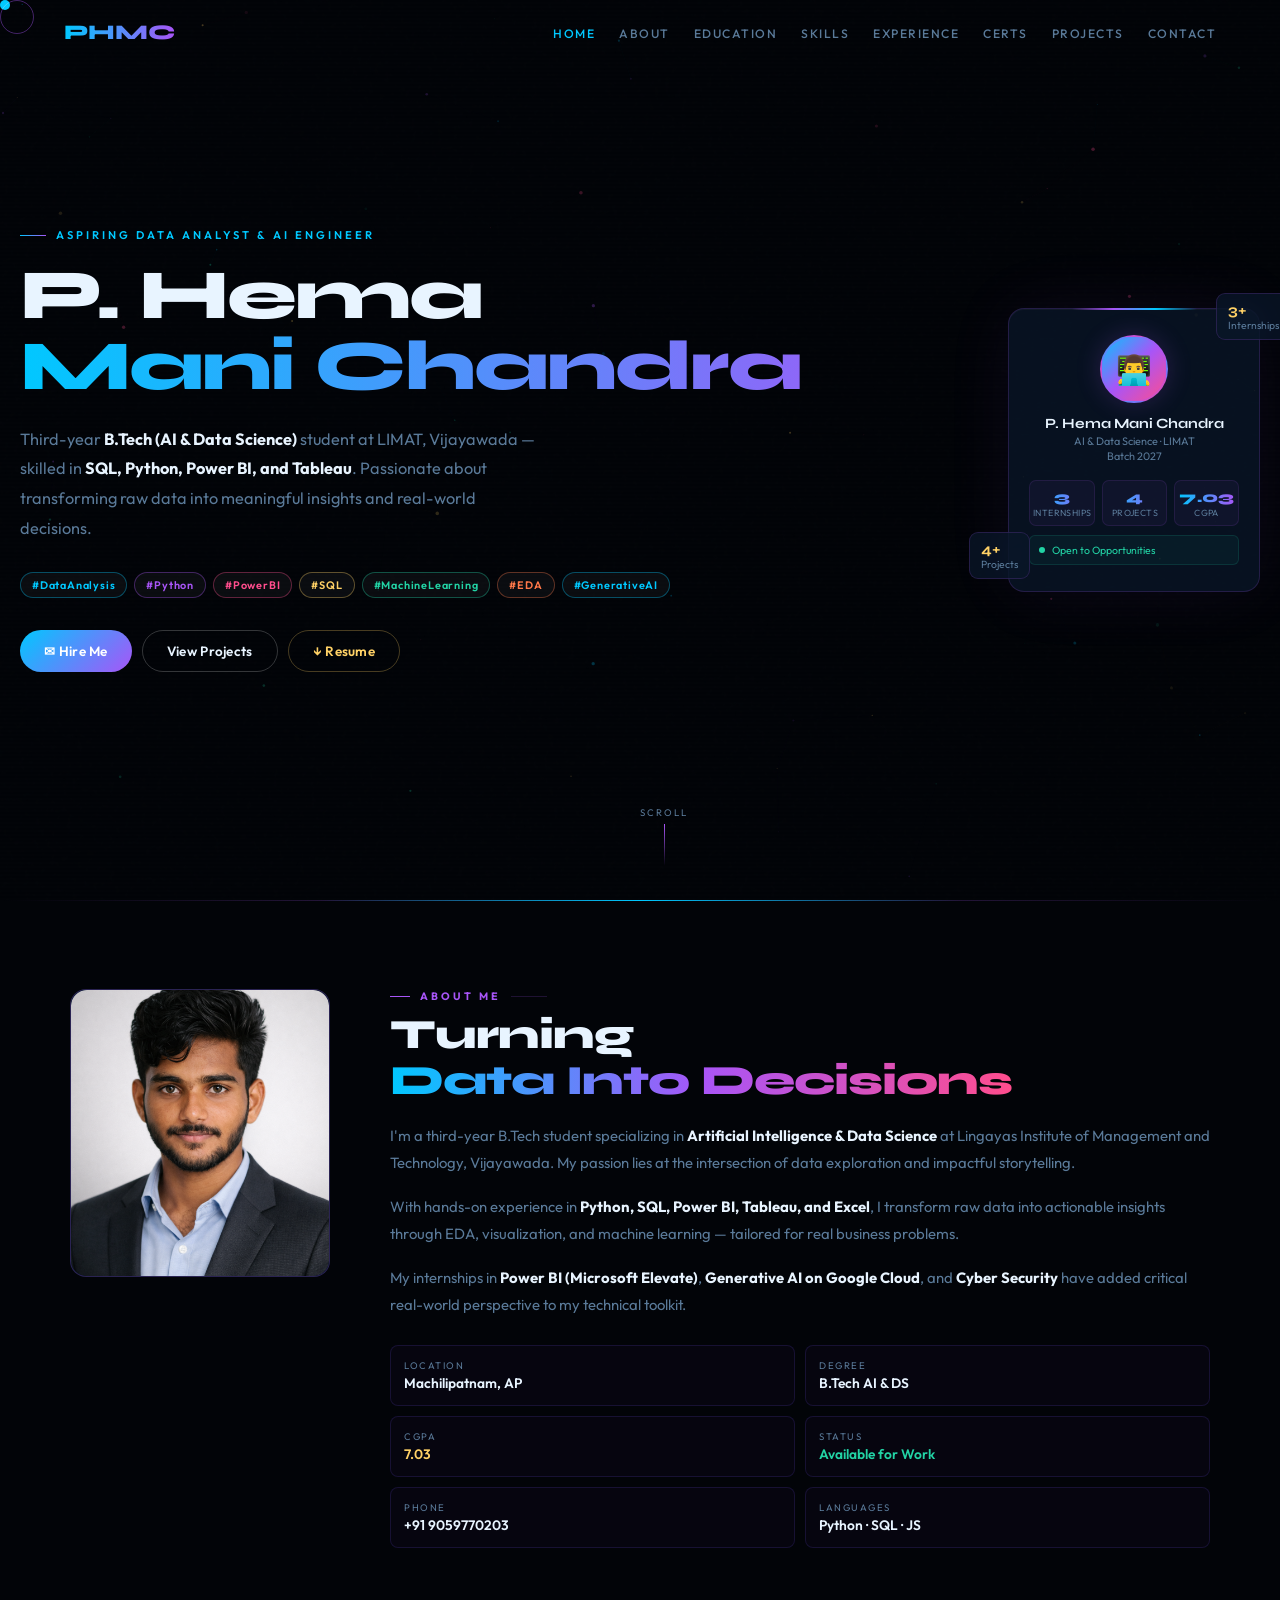
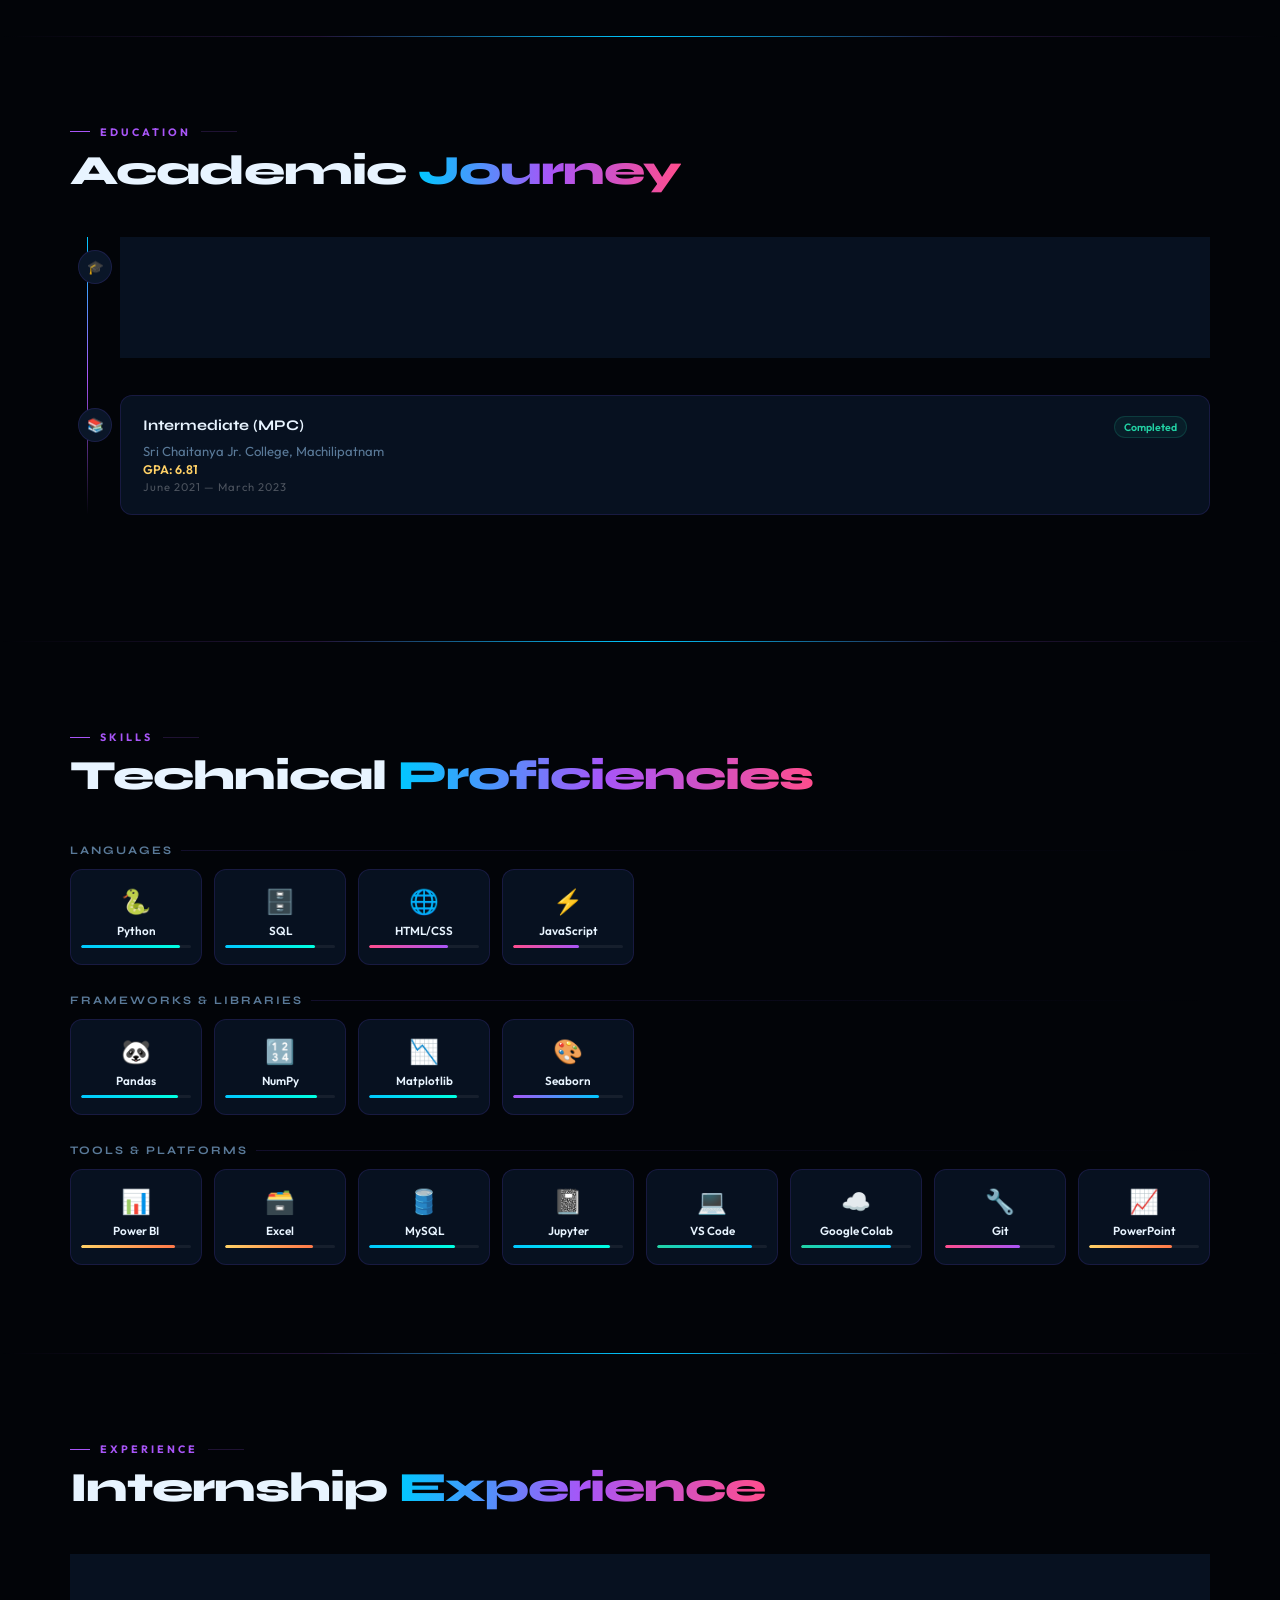
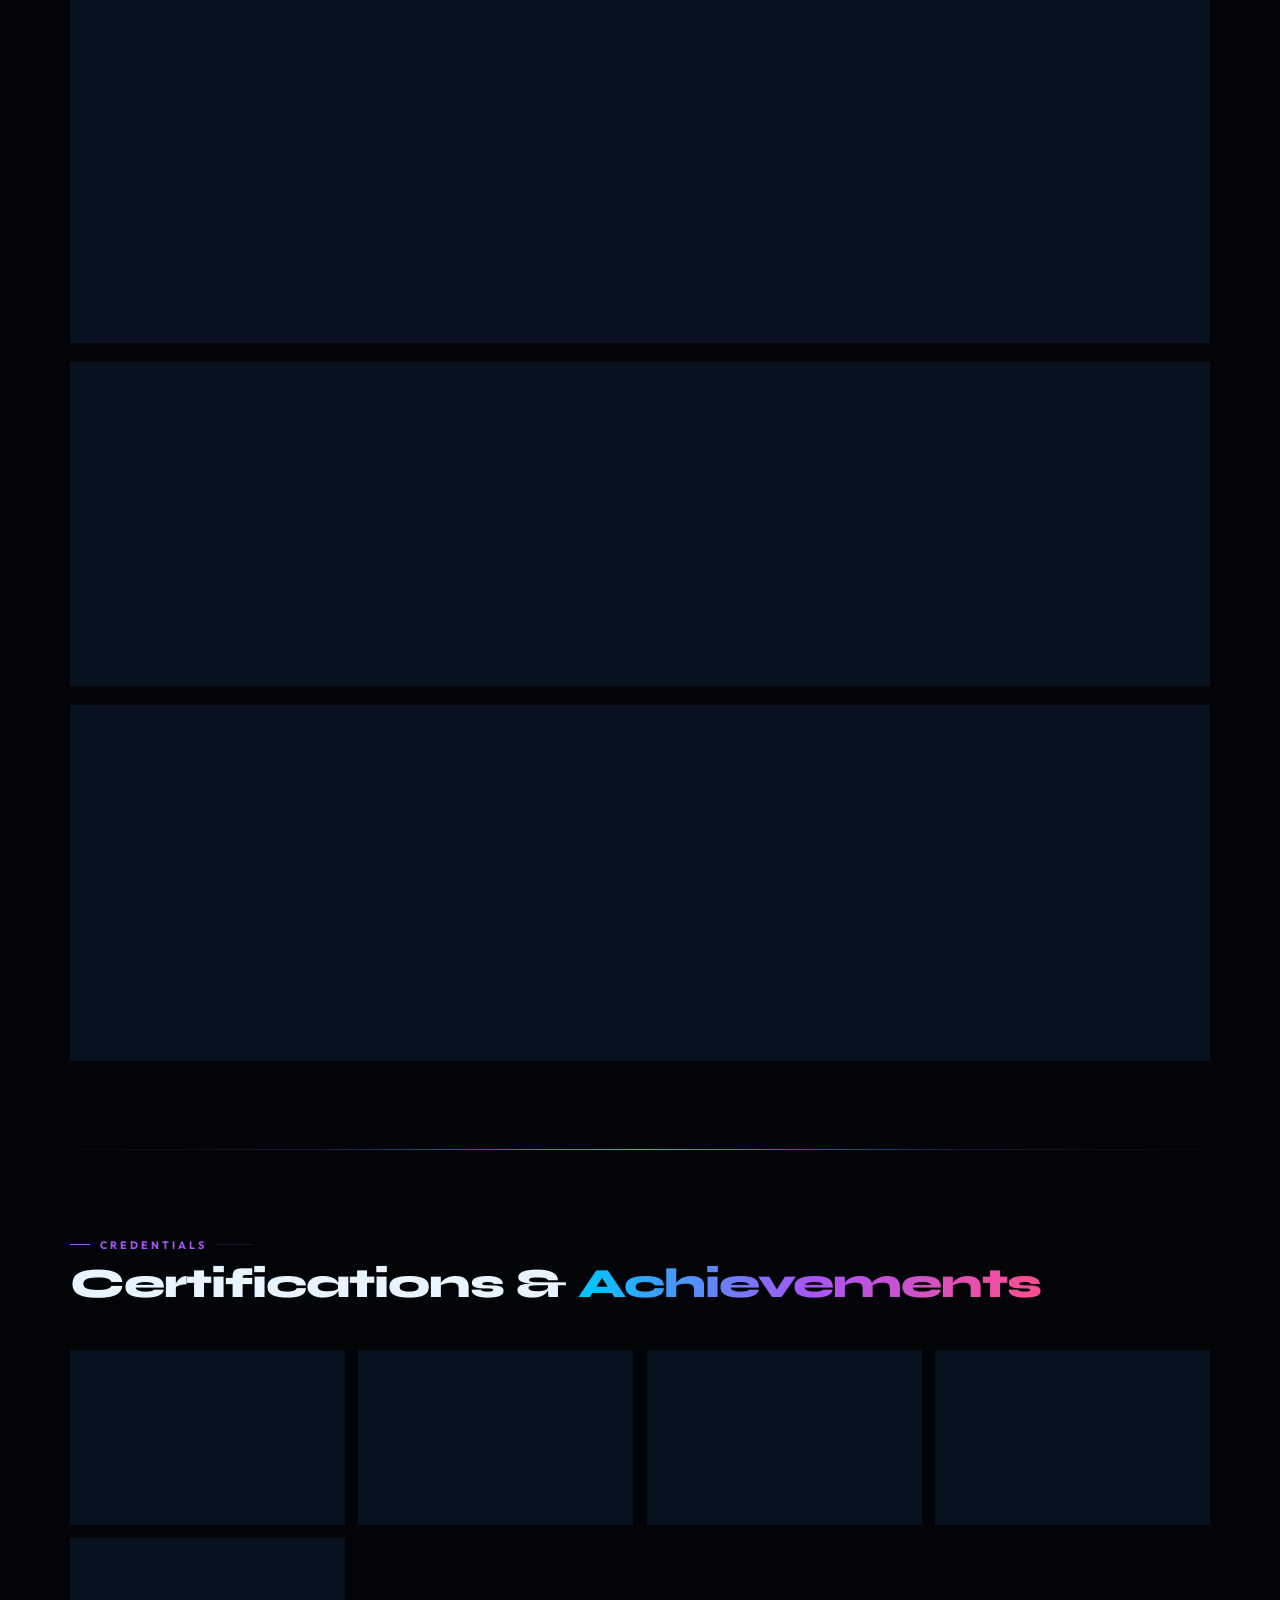
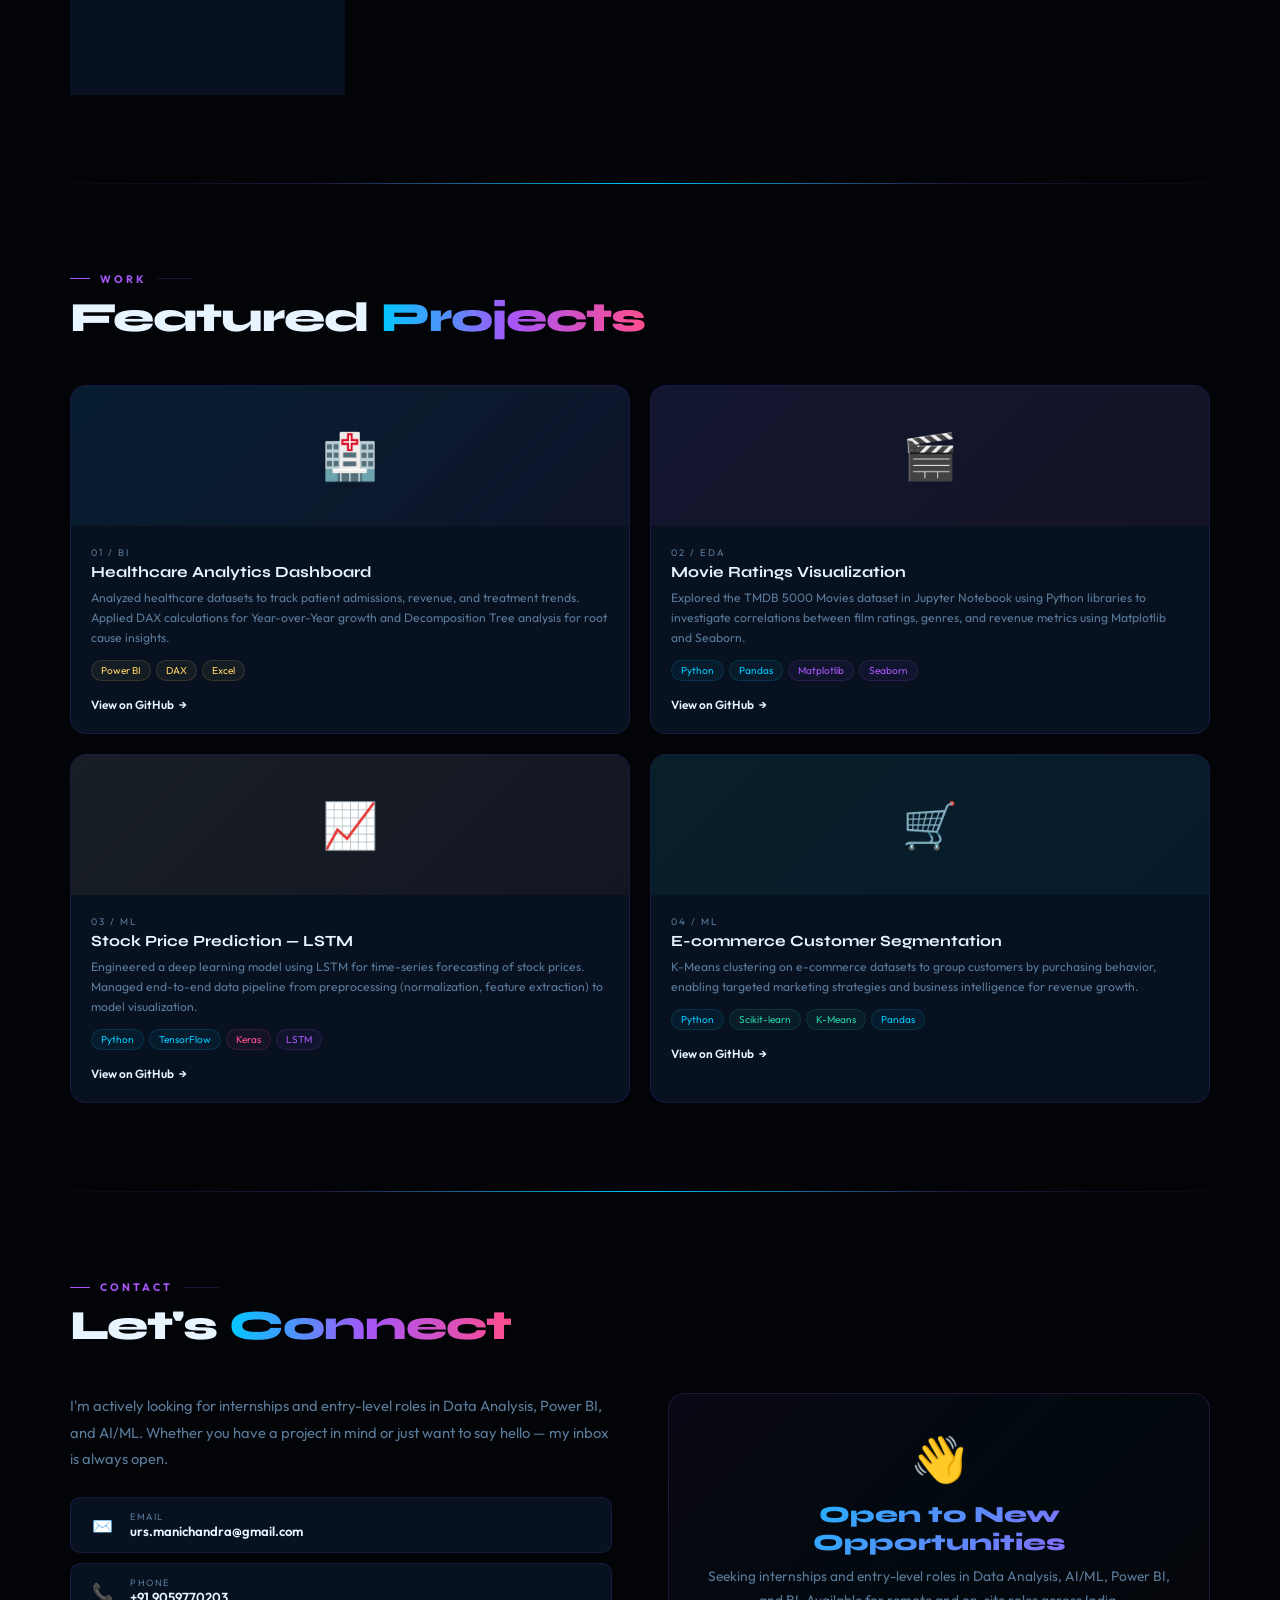
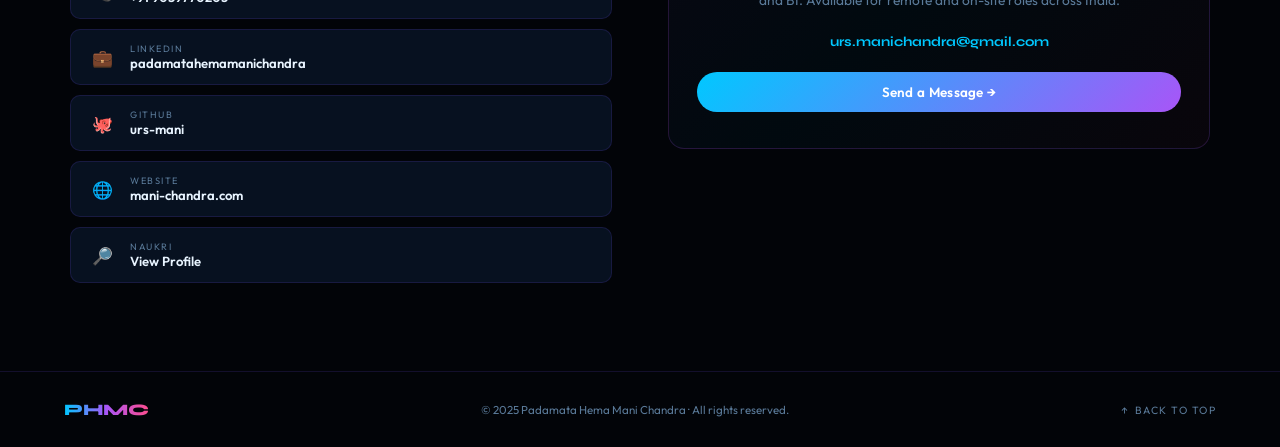
==== Portfolio website/frontend/index.html @ da904882 "Add files via upload" ====
<!DOCTYPE html>
<html lang="en">

<head>
    <meta charset="UTF-8" />
    <meta name="viewport" content="width=device-width, initial-scale=1.0, viewport-fit=cover" />
    <meta name="theme-color" content="#020408" />
    <title>Padamata Hema Mani Chandra — Data Analyst & AI Engineer</title>
    <link rel="preconnect" href="https://fonts.googleapis.com" />
    <link
        href="https://fonts.googleapis.com/css2?family=Syne:wght@400;600;700;800&family=Outfit:wght@300;400;500;600&display=swap"
        rel="stylesheet" />
    <style>
        :root {
            --black: #020408;
            --panel: #0a1628;
            --border: rgba(120, 80, 255, 0.15);
            --cyan: #00c8ff;
            --cyan2: #00ffe0;
            --gold: #ffd166;
            --pink: #ff4d8d;
            --violet: #a855f7;
            --orange: #ff7849;
            --green: #22d3a5;
            --white: #e8f4ff;
            --muted: #5a7a99;
            --glass: rgba(10, 22, 40, 0.78);
            --glow-c: 0 0 28px rgba(0, 200, 255, 0.38);
            --glow-g: 0 0 28px rgba(255, 209, 102, 0.38);
            --glow-v: 0 0 28px rgba(168, 85, 247, 0.35);
            --glow-p: 0 0 28px rgba(255, 77, 141, 0.35);
            --fd: 'Syne', sans-serif;
            --fb: 'Outfit', sans-serif;
            --ease: cubic-bezier(0.16, 1, 0.3, 1);
            --nh: 64px;
        }

        *,
        *::before,
        *::after {
            margin: 0;
            padding: 0;
            box-sizing: border-box;
            -webkit-tap-highlight-color: transparent;
        }

        html {
            scroll-behavior: smooth;
        }

        body {
            background: var(--black);
            color: var(--white);
            font-family: var(--fb);
            overflow-x: hidden;
            min-width: 320px;
        }

        @media(pointer:fine) {
            body {
                cursor: none;
            }
        }

        @media(pointer:coarse) {

            #cursor,
            #cursor-trail {
                display: none !important
            }

            body {
                cursor: auto
            }

            a,
            button {
                cursor: pointer
            }
        }

        a {
            text-decoration: none;
            color: inherit;
        }

        /* ── BG CANVAS ── */
        #canvas {
            position: fixed;
            inset: 0;
            z-index: 0;
            opacity: 0.5;
            pointer-events: none;
        }

        .scanlines {
            position: fixed;
            inset: 0;
            z-index: 1;
            pointer-events: none;
            background: repeating-linear-gradient(0deg, transparent, transparent 2px, rgba(0, 0, 0, .018) 2px, rgba(0, 0, 0, .018) 4px);
        }

        body::after {
            content: '';
            position: fixed;
            inset: 0;
            z-index: 0;
            pointer-events: none;
            background-image: url("data:image/svg+xml,%3Csvg viewBox='0 0 200 200' xmlns='http://www.w3.org/2000/svg'%3E%3Cfilter id='n'%3E%3CfeTurbulence type='fractalNoise' baseFrequency='0.85' numOctaves='4' stitchTiles='stitch'/%3E%3C/filter%3E%3Crect width='100%25' height='100%25' filter='url(%23n)' opacity='0.03'/%3E%3C/svg%3E");
            opacity: .3;
        }

        /* ── CURSOR ── */
        #cursor {
            width: 10px;
            height: 10px;
            background: var(--cyan);
            border-radius: 50%;
            position: fixed;
            top: 0;
            left: 0;
            pointer-events: none;
            z-index: 9999;
            mix-blend-mode: screen;
            transition: transform .1s ease, background .2s;
        }

        #cursor-trail {
            width: 34px;
            height: 34px;
            border: 1px solid rgba(168, 85, 247, .4);
            border-radius: 50%;
            position: fixed;
            top: 0;
            left: 0;
            pointer-events: none;
            z-index: 9998;
        }

        body:has(a:hover) #cursor,
        body:has(button:hover) #cursor {
            transform: scale(3);
            background: var(--gold);
        }

        /* ── NAV ── */
        nav {
            position: fixed;
            top: 0;
            left: 0;
            right: 0;
            z-index: 200;
            height: var(--nh);
            padding: 0 5%;
            display: flex;
            align-items: center;
            justify-content: space-between;
            transition: all .4s var(--ease);
        }

        nav.scrolled {
            background: rgba(2, 4, 8, .93);
            backdrop-filter: blur(24px);
            -webkit-backdrop-filter: blur(24px);
            border-bottom: 1px solid var(--border);
        }

        .nav-logo {
            font-family: var(--fd);
            font-size: 1.3rem;
            font-weight: 800;
            background: linear-gradient(90deg, var(--cyan), var(--violet));
            -webkit-background-clip: text;
            -webkit-text-fill-color: transparent;
            background-clip: text;
            flex-shrink: 0;
        }

        .nav-links {
            display: flex;
            gap: 24px;
            list-style: none;
        }

        .nav-links a {
            font-size: .76rem;
            font-weight: 500;
            letter-spacing: 1.5px;
            text-transform: uppercase;
            color: var(--muted);
            position: relative;
            padding-bottom: 3px;
            transition: color .3s;
        }

        .nav-links a::after {
            content: '';
            position: absolute;
            bottom: 0;
            left: 0;
            width: 0;
            height: 1px;
            background: linear-gradient(90deg, var(--cyan), var(--violet));
            transition: width .3s var(--ease);
        }

        .nav-links a:hover {
            color: var(--cyan);
        }

        .nav-links a:hover::after {
            width: 100%;
        }

        /* hamburger */
        .ham {
            display: none;
            flex-direction: column;
            gap: 5px;
            background: none;
            border: none;
            padding: 8px;
            cursor: pointer;
            z-index: 210;
        }

        .ham span {
            display: block;
            width: 22px;
            height: 2px;
            background: linear-gradient(90deg, var(--cyan), var(--violet));
            border-radius: 2px;
            transition: all .35s var(--ease);
            transform-origin: center;
        }

        .ham.open span:nth-child(1) {
            transform: translateY(7px) rotate(45deg);
        }

        .ham.open span:nth-child(2) {
            opacity: 0;
            transform: scaleX(0);
        }

        .ham.open span:nth-child(3) {
            transform: translateY(-7px) rotate(-45deg);
        }

        .mob-nav {
            position: fixed;
            inset: 0;
            z-index: 190;
            background: rgba(2, 4, 8, .97);
            backdrop-filter: blur(30px);
            -webkit-backdrop-filter: blur(30px);
            display: flex;
            flex-direction: column;
            align-items: center;
            justify-content: center;
            gap: 26px;
            opacity: 0;
            pointer-events: none;
            transition: opacity .4s var(--ease);
        }

        .mob-nav.open {
            opacity: 1;
            pointer-events: all;
        }

        .mob-nav a {
            font-family: var(--fd);
            font-size: clamp(1.5rem, 5.5vw, 2rem);
            font-weight: 700;
            color: var(--white);
            transition: color .25s, opacity .4s, transform .4s;
            opacity: 0;
            transform: translateY(18px);
        }

        .mob-nav.open a {
            opacity: 1;
            transform: none;
        }

        .mob-nav.open a:nth-child(1) {
            transition-delay: .05s
        }

        .mob-nav.open a:nth-child(2) {
            transition-delay: .10s
        }

        .mob-nav.open a:nth-child(3) {
            transition-delay: .15s
        }

        .mob-nav.open a:nth-child(4) {
            transition-delay: .20s
        }

        .mob-nav.open a:nth-child(5) {
            transition-delay: .25s
        }

        .mob-nav.open a:nth-child(6) {
            transition-delay: .30s
        }

        .mob-nav.open a:nth-child(7) {
            transition-delay: .35s
        }

        .mob-nav a:hover {
            color: var(--cyan);
        }

        /* ── HERO ── */
        .hero {
            min-height: 100vh;
            min-height: 100dvh;
            padding: calc(var(--nh)+44px) 5% 80px;
            display: flex;
            align-items: center;
            position: relative;
            z-index: 2;
        }

        .hero-grid {
            display: grid;
            grid-template-columns: 1fr auto;
            gap: 56px;
            align-items: center;
            max-width: 1240px;
            margin: 0 auto;
            width: 100%;
        }

        .hero-ey {
            font-size: .7rem;
            font-weight: 600;
            letter-spacing: 3px;
            text-transform: uppercase;
            color: var(--cyan);
            display: flex;
            align-items: center;
            gap: 10px;
            margin-bottom: 18px;
            opacity: 0;
            transform: translateY(18px);
            animation: fu .8s var(--ease) .3s forwards;
        }

        .hero-ey::before {
            content: '';
            width: 26px;
            height: 1px;
            background: linear-gradient(90deg, var(--cyan), var(--violet));
            flex-shrink: 0;
        }

        .hero-name {
            font-family: var(--fd);
            font-size: clamp(2.2rem, 5.5vw, 4.8rem);
            font-weight: 800;
            line-height: 1.0;
            letter-spacing: -2px;
            margin-bottom: 20px;
            opacity: 0;
            transform: translateY(26px);
            animation: fu .9s var(--ease) .5s forwards;
        }

        .hero-name .l1 {
            display: block;
            color: var(--white);
        }

        .hero-name .l2 {
            display: block;
            background: linear-gradient(90deg, var(--cyan), var(--violet), var(--pink), var(--gold));
            -webkit-background-clip: text;
            -webkit-text-fill-color: transparent;
            background-clip: text;
            background-size: 300%;
            animation: shim 5s linear 1.6s infinite;
            min-height: 1.05em;
        }

        @keyframes shim {
            0% {
                background-position: 0%
            }

            100% {
                background-position: 300%
            }
        }

        .hero-desc {
            font-size: clamp(.88rem, 1.8vw, 1.02rem);
            line-height: 1.82;
            color: var(--muted);
            max-width: 520px;
            margin-bottom: 28px;
            opacity: 0;
            transform: translateY(18px);
            animation: fu .8s var(--ease) .7s forwards;
        }

        .hero-desc strong {
            color: var(--white);
        }

        .hero-tags {
            display: flex;
            flex-wrap: wrap;
            gap: 7px;
            margin-bottom: 32px;
            opacity: 0;
            transform: translateY(18px);
            animation: fu .8s var(--ease) .85s forwards;
        }

        .htag {
            font-size: .68rem;
            font-weight: 600;
            letter-spacing: .8px;
            padding: 5px 11px;
            border-radius: 20px;
            border: 1px solid;
            color: var(--white);
            background: rgba(255, 255, 255, .04);
            transition: all .3s;
            white-space: nowrap;
            cursor: default;
        }

        .htag:nth-child(1) {
            border-color: rgba(0, 200, 255, .35);
            color: var(--cyan);
        }

        .htag:nth-child(2) {
            border-color: rgba(168, 85, 247, .35);
            color: var(--violet);
        }

        .htag:nth-child(3) {
            border-color: rgba(255, 77, 141, .35);
            color: var(--pink);
        }

        .htag:nth-child(4) {
            border-color: rgba(255, 209, 102, .35);
            color: var(--gold);
        }

        .htag:nth-child(5) {
            border-color: rgba(34, 211, 165, .35);
            color: var(--green);
        }

        .htag:nth-child(6) {
            border-color: rgba(255, 120, 73, .35);
            color: var(--orange);
        }

        .htag:nth-child(7) {
            border-color: rgba(0, 200, 255, .35);
            color: var(--cyan);
        }

        .htag:hover {
            transform: scale(1.07);
        }

        .hero-btns {
            display: flex;
            gap: 10px;
            flex-wrap: wrap;
            opacity: 0;
            transform: translateY(18px);
            animation: fu .8s var(--ease) 1s forwards;
        }

        .btn {
            display: inline-flex;
            align-items: center;
            justify-content: center;
            gap: 8px;
            padding: 12px 24px;
            border-radius: 40px;
            font-family: var(--fb);
            font-size: .84rem;
            font-weight: 600;
            letter-spacing: .3px;
            border: none;
            transition: all .3s;
            position: relative;
            overflow: hidden;
            white-space: nowrap;
        }

        .btn::before {
            content: '';
            position: absolute;
            inset: 0;
            background: linear-gradient(90deg, transparent, rgba(255, 255, 255, .08), transparent);
            transform: translateX(-100%);
            transition: transform .5s;
        }

        .btn:hover::before {
            transform: translateX(100%);
        }

        .bp {
            background: linear-gradient(135deg, var(--cyan), var(--violet));
            color: #fff;
        }

        .bp:hover {
            box-shadow: var(--glow-v);
            transform: translateY(-2px);
        }

        .bs {
            background: transparent;
            color: var(--white);
            border: 1px solid rgba(255, 255, 255, .2);
        }

        .bs:hover {
            border-color: var(--violet);
            color: var(--violet);
        }

        .bg {
            background: transparent;
            color: var(--gold);
            border: 1px solid rgba(255, 209, 102, .28);
        }

        .bg:hover {
            border-color: var(--gold);
            box-shadow: var(--glow-g);
        }

        /* ID Card */
        .hero-vis {
            opacity: 0;
            transform: translateX(34px) scale(.97);
            animation: fr 1s var(--ease) .8s forwards;
        }

        .idc {
            width: 252px;
            background: var(--glass);
            border: 1px solid rgba(168, 85, 247, .18);
            border-radius: 16px;
            padding: 26px 20px;
            backdrop-filter: blur(20px);
            -webkit-backdrop-filter: blur(20px);
            position: relative;
            box-shadow: 0 0 70px rgba(168, 85, 247, .07), inset 0 1px 0 rgba(255, 255, 255, .04);
        }

        .idc::before {
            content: '';
            position: absolute;
            top: -1px;
            left: 25%;
            right: 25%;
            height: 2px;
            background: linear-gradient(90deg, transparent, var(--violet), var(--cyan), transparent);
            border-radius: 2px;
        }

        .idc-photo {
            width: 68px;
            height: 68px;
            border-radius: 50%;
            background: linear-gradient(135deg, var(--cyan), var(--violet), var(--pink));
            display: flex;
            align-items: center;
            justify-content: center;
            font-size: 1.8rem;
            margin: 0 auto 12px;
            border: 2px solid rgba(168, 85, 247, .35);
            box-shadow: 0 0 26px rgba(168, 85, 247, .2);
        }

        .idc h3 {
            font-family: var(--fd);
            font-size: .88rem;
            font-weight: 700;
            text-align: center;
            margin-bottom: 2px;
        }

        .idc>p {
            font-size: .68rem;
            color: var(--muted);
            text-align: center;
            margin-bottom: 16px;
            line-height: 1.4;
        }

        .idc-stats {
            display: flex;
            gap: 7px;
        }

        .istat {
            flex: 1;
            background: rgba(168, 85, 247, .05);
            border: 1px solid rgba(168, 85, 247, .12);
            border-radius: 7px;
            padding: 7px 3px;
            text-align: center;
        }

        .istat-n {
            font-family: var(--fd);
            font-size: .95rem;
            font-weight: 800;
            background: linear-gradient(90deg, var(--cyan), var(--violet));
            -webkit-background-clip: text;
            -webkit-text-fill-color: transparent;
            background-clip: text;
        }

        .istat-l {
            font-size: .56rem;
            color: var(--muted);
            text-transform: uppercase;
            letter-spacing: .4px;
            margin-top: 1px;
        }

        .idc-badge {
            display: flex;
            align-items: center;
            gap: 7px;
            background: rgba(34, 211, 165, .05);
            border: 1px solid rgba(34, 211, 165, .14);
            border-radius: 6px;
            padding: 7px 9px;
            margin-top: 9px;
        }

        .idot {
            width: 6px;
            height: 6px;
            border-radius: 50%;
            background: var(--green);
            animation: pulse 2s infinite;
            flex-shrink: 0;
        }

        .idc-badge span {
            font-size: .66rem;
            color: var(--green);
        }

        .fchip {
            position: absolute;
            background: var(--glass);
            border: 1px solid rgba(168, 85, 247, .18);
            border-radius: 9px;
            padding: 7px 11px;
            backdrop-filter: blur(12px);
            -webkit-backdrop-filter: blur(12px);
            font-size: .65rem;
            color: var(--muted);
            animation: fy 4s ease-in-out infinite;
        }

        .fchip .fv {
            font-family: var(--fd);
            font-size: .95rem;
            color: var(--gold);
            font-weight: 700;
            display: block;
        }

        .fc1 {
            top: -16px;
            right: -32px;
            animation-delay: 0s;
        }

        .fc2 {
            bottom: 12px;
            left: -40px;
            animation-delay: 2s;
        }

        /* scroll hint */
        .scroll-hint {
            position: absolute;
            bottom: 34px;
            left: 50%;
            transform: translateX(-50%);
            display: flex;
            flex-direction: column;
            align-items: center;
            gap: 6px;
            opacity: 0;
            animation: fu .7s 1.7s forwards;
            z-index: 2;
        }

        .scroll-hint span {
            font-size: .6rem;
            letter-spacing: 2px;
            text-transform: uppercase;
            color: var(--muted);
        }

        .sline {
            width: 1px;
            height: 42px;
            background: linear-gradient(to bottom, var(--violet), transparent);
            animation: sp 2s ease-in-out infinite;
        }

        /* ── KEYFRAMES ── */
        @keyframes fu {
            to {
                opacity: 1;
                transform: translateY(0)
            }
        }

        @keyframes fr {
            to {
                opacity: 1;
                transform: translateX(0) scale(1)
            }
        }

        @keyframes fy {

            0%,
            100% {
                transform: translateY(0)
            }

            50% {
                transform: translateY(-9px)
            }
        }

        @keyframes pulse {

            0%,
            100% {
                opacity: 1
            }

            50% {
                opacity: .35
            }
        }

        @keyframes sp {

            0%,
            100% {
                opacity: .3
            }

            50% {
                opacity: 1
            }
        }

        /* ── SECTIONS ── */
        section {
            position: relative;
            z-index: 2;
            padding: 88px 5%;
        }

        .si {
            max-width: 1140px;
            margin: 0 auto;
        }

        .slbl {
            font-size: .67rem;
            font-weight: 700;
            letter-spacing: 3px;
            text-transform: uppercase;
            color: var(--violet);
            display: flex;
            align-items: center;
            gap: 10px;
            margin-bottom: 9px;
        }

        .slbl::before {
            content: '';
            width: 20px;
            height: 1px;
            background: var(--violet);
            flex-shrink: 0;
        }

        .slbl::after {
            content: '';
            width: 36px;
            height: 1px;
            background: rgba(168, 85, 247, .18);
        }

        .stitle {
            font-family: var(--fd);
            font-size: clamp(1.5rem, 3.5vw, 2.6rem);
            font-weight: 800;
            letter-spacing: -1px;
            line-height: 1.1;
            margin-bottom: 44px;
        }

        .stitle span {
            background: linear-gradient(90deg, var(--cyan), var(--violet), var(--pink));
            -webkit-background-clip: text;
            -webkit-text-fill-color: transparent;
            background-clip: text;
        }

        .divider {
            height: 1px;
            background: linear-gradient(90deg, transparent, rgba(168, 85, 247, .2), var(--cyan), rgba(168, 85, 247, .2), transparent);
            position: relative;
            z-index: 2;
        }

        /* reveal */
        .rev {
            opacity: 0;
            transform: translateY(34px);
            transition: opacity .7s var(--ease), transform .7s var(--ease);
        }

        .rl {
            opacity: 0;
            transform: translateX(-34px);
            transition: opacity .7s var(--ease), transform .7s var(--ease);
        }

        .rr {
            opacity: 0;
            transform: translateX(34px);
            transition: opacity .7s var(--ease), transform .7s var(--ease);
        }

        .rev.on,
        .rl.on,
        .rr.on {
            opacity: 1;
            transform: none;
        }

        /* ── ABOUT ── */
        .about-grid {
            display: grid;
            grid-template-columns: auto 1fr;
            gap: 60px;
            align-items: start;
        }

        .about-vis {
            width: 260px;
            flex-shrink: 0;
            position: relative;
        }

        .about-img {
            width: 100%;
            padding-bottom: 110%;
            background: var(--panel);
            border: 1px solid rgba(168, 85, 247, .2);
            border-radius: 16px;
            overflow: hidden;
            position: relative;
        }

        .about-img::after {
            content: '';
            position: absolute;
            inset: 0;
            background: linear-gradient(135deg, rgba(0, 200, 255, .06), transparent 55%, rgba(168, 85, 247, .06));
        }

        .about-init {
            position: absolute;
            inset: 0;
            display: flex;
            align-items: center;
            justify-content: center;
            z-index: 1;
        }

        .about-init span {
            font-family: var(--fd);
            font-size: 5rem;
            font-weight: 800;
            background: linear-gradient(135deg, var(--cyan), var(--violet), var(--pink));
            -webkit-background-clip: text;
            -webkit-text-fill-color: transparent;
            background-clip: text;
        }

        .ac {
            position: absolute;
            width: 48px;
            height: 48px;
        }

        .ac.tl {
            top: 12px;
            left: 12px;
            border-top: 2px solid var(--cyan);
            border-left: 2px solid var(--cyan);
        }

        .ac.br {
            bottom: 12px;
            right: 12px;
            border-bottom: 2px solid var(--violet);
            border-right: 2px solid var(--violet);
        }

        .afloat {
            position: absolute;
            bottom: -14px;
            right: -14px;
            background: var(--glass);
            border: 1px solid rgba(168, 85, 247, .2);
            border-radius: 11px;
            padding: 12px 16px;
            backdrop-filter: blur(16px);
            -webkit-backdrop-filter: blur(16px);
        }

        .afloat .bn {
            font-family: var(--fd);
            font-size: 1.7rem;
            color: var(--violet);
            font-weight: 800;
            line-height: 1;
        }

        .afloat p {
            font-size: .62rem;
            color: var(--muted);
            margin-top: 2px;
        }

        .acontent p {
            font-size: .93rem;
            line-height: 1.85;
            color: var(--muted);
            margin-bottom: 16px;
        }

        .acontent p strong {
            color: var(--white);
        }

        .adetails {
            display: grid;
            grid-template-columns: 1fr 1fr;
            gap: 10px;
            margin-top: 26px;
        }

        .adtl {
            background: rgba(168, 85, 247, .03);
            border: 1px solid var(--border);
            border-radius: 8px;
            padding: 13px;
            transition: all .3s;
        }

        .adtl:hover {
            background: rgba(168, 85, 247, .07);
            border-color: rgba(168, 85, 247, .28);
        }

        .adtl-l {
            font-size: .6rem;
            color: var(--muted);
            text-transform: uppercase;
            letter-spacing: 1.5px;
            margin-bottom: 3px;
        }

        .adtl-v {
            font-size: .86rem;
            font-weight: 600;
            color: var(--white);
        }

        /* ── EDUCATION ── */
        .edu-tl {
            position: relative;
            padding-left: 50px;
        }

        .edu-tl::before {
            content: '';
            position: absolute;
            left: 17px;
            top: 0;
            bottom: 0;
            width: 1px;
            background: linear-gradient(to bottom, var(--cyan), var(--violet), transparent);
        }

        .edu-item {
            margin-bottom: 38px;
            position: relative;
            opacity: 0;
            transform: translateX(-26px);
            transition: opacity .7s var(--ease), transform .7s var(--ease);
        }

        .edu-item.on {
            opacity: 1;
            transform: none;
        }

        .edot {
            position: absolute;
            left: -42px;
            top: 13px;
            width: 34px;
            height: 34px;
            border-radius: 50%;
            background: var(--panel);
            border: 1px solid var(--border);
            display: flex;
            align-items: center;
            justify-content: center;
            font-size: .85rem;
            transition: all .3s;
        }

        .edu-card {
            background: var(--glass);
            border: 1px solid var(--border);
            border-radius: 12px;
            padding: 20px 22px;
            backdrop-filter: blur(12px);
            -webkit-backdrop-filter: blur(12px);
            transition: all .3s;
        }

        .edu-card:hover {
            border-color: rgba(168, 85, 247, .32);
            box-shadow: var(--glow-v);
        }

        .edu-item:hover .edot {
            border-color: var(--violet);
            box-shadow: var(--glow-v);
        }

        .edu-hd {
            display: flex;
            justify-content: space-between;
            align-items: flex-start;
            flex-wrap: wrap;
            gap: 7px;
            margin-bottom: 5px;
        }

        .edeg {
            font-family: var(--fd);
            font-size: .92rem;
            font-weight: 700;
        }

        .ebadge {
            font-size: .66rem;
            padding: 3px 9px;
            border-radius: 20px;
            font-weight: 600;
            flex-shrink: 0;
        }

        .ba {
            background: rgba(0, 200, 255, .09);
            color: var(--cyan);
            border: 1px solid rgba(0, 200, 255, .22);
        }

        .bd {
            background: rgba(34, 211, 165, .07);
            color: var(--green);
            border: 1px solid rgba(34, 211, 165, .16);
        }

        .eschool {
            font-size: .82rem;
            color: var(--muted);
            margin-bottom: 3px;
        }

        .egpa {
            font-size: .78rem;
            color: var(--gold);
            font-weight: 600;
            margin-bottom: 3px;
        }

        .eyr {
            font-size: .7rem;
            color: rgba(255, 255, 255, .28);
            letter-spacing: 1px;
        }

        /* ── SKILLS ── */
        .skills-grid {
            display: grid;
            grid-template-columns: repeat(auto-fill, minmax(128px, 1fr));
            gap: 12px;
        }

        .sk-card {
            background: var(--glass);
            border: 1px solid var(--border);
            border-radius: 12px;
            padding: 16px 10px;
            display: flex;
            flex-direction: column;
            align-items: center;
            gap: 7px;
            text-align: center;
            transition: all .3s;
            position: relative;
            overflow: hidden;
        }

        .sk-card::after {
            content: '';
            position: absolute;
            bottom: 0;
            left: 0;
            right: 0;
            height: 2px;
            background: linear-gradient(90deg, var(--cyan), var(--violet), var(--pink));
            transform: scaleX(0);
            transform-origin: left;
            transition: transform .4s var(--ease);
        }

        .sk-card:hover::after {
            transform: scaleX(1);
        }

        .sk-card:hover {
            border-color: rgba(168, 85, 247, .3);
            transform: translateY(-4px);
            box-shadow: 0 8px 32px rgba(168, 85, 247, .1);
        }

        .sk-i {
            font-size: 1.5rem;
        }

        .sk-n {
            font-size: .73rem;
            font-weight: 600;
            color: var(--white);
        }

        .sk-bar {
            width: 100%;
            height: 3px;
            background: rgba(255, 255, 255, .06);
            border-radius: 2px;
            overflow: hidden;
        }

        .sk-fill {
            height: 100%;
            width: 0;
            border-radius: 2px;
            transition: width 1.4s var(--ease);
        }

        .fc {
            background: linear-gradient(90deg, var(--cyan), var(--cyan2));
        }

        .fg {
            background: linear-gradient(90deg, var(--gold), var(--orange));
        }

        .fp {
            background: linear-gradient(90deg, var(--pink), var(--violet));
        }

        .fv2 {
            background: linear-gradient(90deg, var(--violet), var(--cyan));
        }

        .fg2 {
            background: linear-gradient(90deg, var(--green), var(--cyan));
        }

        /* skills category labels */
        .sk-section-title {
            font-family: var(--fd);
            font-size: .72rem;
            font-weight: 700;
            letter-spacing: 2px;
            text-transform: uppercase;
            color: var(--muted);
            margin-bottom: 12px;
            margin-top: 28px;
            display: flex;
            align-items: center;
            gap: 8px;
        }

        .sk-section-title::after {
            content: '';
            flex: 1;
            height: 1px;
            background: linear-gradient(90deg, var(--border), transparent);
        }

        .sk-section-title:first-child {
            margin-top: 0;
        }

        /* ── INTERNSHIPS ── */
        .int-grid {
            display: grid;
            grid-template-columns: 1fr;
            gap: 20px;
        }

        .int-card {
            background: var(--glass);
            border: 1px solid var(--border);
            border-radius: 16px;
            padding: 26px 24px;
            backdrop-filter: blur(16px);
            -webkit-backdrop-filter: blur(16px);
            transition: all .4s;
            position: relative;
            overflow: hidden;
        }

        .int-card::before {
            content: '';
            position: absolute;
            top: 0;
            left: 0;
            right: 0;
            height: 3px;
        }

        .int-card.ic1::before {
            background: linear-gradient(90deg, var(--cyan), var(--violet));
        }

        .int-card.ic2::before {
            background: linear-gradient(90deg, var(--violet), var(--pink));
        }

        .int-card.ic3::before {
            background: linear-gradient(90deg, var(--pink), var(--orange));
        }

        .int-card:hover {
            transform: translateY(-4px);
            box-shadow: 0 12px 40px rgba(168, 85, 247, .1);
            border-color: rgba(168, 85, 247, .22);
        }

        .itag {
            font-size: .63rem;
            font-weight: 700;
            letter-spacing: 1.5px;
            text-transform: uppercase;
            padding: 4px 12px;
            border-radius: 20px;
            display: inline-block;
            margin-bottom: 13px;
        }

        .tc {
            background: rgba(255, 77, 141, .08);
            color: var(--pink);
            border: 1px solid rgba(255, 77, 141, .2);
        }

        .ta {
            background: rgba(0, 200, 255, .08);
            color: var(--cyan);
            border: 1px solid rgba(0, 200, 255, .2);
        }

        .tv {
            background: rgba(168, 85, 247, .08);
            color: var(--violet);
            border: 1px solid rgba(168, 85, 247, .2);
        }

        .ititle {
            font-family: var(--fd);
            font-size: 1.05rem;
            font-weight: 700;
            margin-bottom: 4px;
            line-height: 1.3;
        }

        .iorg {
            font-size: .76rem;
            color: var(--muted);
            margin-bottom: 13px;
            line-height: 1.4;
        }

        .imeta {
            display: flex;
            flex-wrap: wrap;
            gap: 10px;
            margin-bottom: 13px;
        }

        .im {
            font-size: .7rem;
            color: var(--muted);
            background: rgba(255, 255, 255, .04);
            padding: 3px 8px;
            border-radius: 20px;
            border: 1px solid var(--border);
        }

        .im strong {
            color: var(--white);
        }

        .ilist {
            list-style: none;
            margin-bottom: 16px;
        }

        .ilist li {
            font-size: .79rem;
            color: var(--muted);
            padding: 6px 0;
            border-bottom: 1px solid rgba(255, 255, 255, .04);
            display: flex;
            align-items: flex-start;
            gap: 8px;
            line-height: 1.55;
        }

        .ilist li::before {
            content: '→';
            color: var(--violet);
            flex-shrink: 0;
            font-size: .72rem;
            margin-top: 2px;
        }

        .ilinks {
            display: flex;
            gap: 7px;
            flex-wrap: wrap;
        }

        .ilink {
            font-size: .66rem;
            padding: 5px 12px;
            border-radius: 20px;
            border: 1px solid var(--border);
            color: var(--muted);
            transition: all .3s;
        }

        .ilink:hover {
            border-color: var(--violet);
            color: var(--violet);
        }

        /* ── CERTIFICATIONS ── */
        .certs-grid {
            display: grid;
            grid-template-columns: repeat(auto-fill, minmax(250px, 1fr));
            gap: 14px;
        }

        .cert-card {
            background: var(--glass);
            border: 1px solid var(--border);
            border-radius: 12px;
            padding: 20px;
            display: flex;
            gap: 13px;
            align-items: flex-start;
            backdrop-filter: blur(12px);
            -webkit-backdrop-filter: blur(12px);
            transition: all .3s;
            position: relative;
            overflow: hidden;
        }

        .cert-card:hover {
            transform: translateY(-3px);
            box-shadow: 0 8px 28px rgba(255, 209, 102, .1);
            border-color: rgba(255, 209, 102, .28);
        }

        .cert-ico {
            width: 42px;
            height: 42px;
            border-radius: 10px;
            flex-shrink: 0;
            display: flex;
            align-items: center;
            justify-content: center;
            font-size: 1.15rem;
            border: 1px solid;
        }

        .cert-ico.cg {
            background: rgba(255, 209, 102, .07);
            border-color: rgba(255, 209, 102, .18);
        }

        .cert-ico.cc {
            background: rgba(0, 200, 255, .07);
            border-color: rgba(0, 200, 255, .18);
        }

        .cert-ico.cv {
            background: rgba(168, 85, 247, .07);
            border-color: rgba(168, 85, 247, .18);
        }

        .cert-ico.cp {
            background: rgba(255, 77, 141, .07);
            border-color: rgba(255, 77, 141, .18);
        }

        .cert-ico.cog {
            background: rgba(34, 211, 165, .07);
            border-color: rgba(34, 211, 165, .18);
        }

        .cert-info h4 {
            font-size: .84rem;
            font-weight: 700;
            margin-bottom: 3px;
        }

        .cert-info p {
            font-size: .73rem;
            color: var(--muted);
            line-height: 1.5;
            margin-bottom: 7px;
        }

        .cert-lnk {
            font-size: .67rem;
            color: var(--gold);
            display: inline-flex;
            align-items: center;
            gap: 4px;
            transition: gap .3s;
        }

        .cert-lnk:hover {
            gap: 8px;
        }

        .cert-lnk::after {
            content: '→';
        }

        /* ── PROJECTS ── */
        .proj-grid {
            display: grid;
            grid-template-columns: 1fr 1fr;
            gap: 20px;
        }

        .proj-card {
            background: var(--glass);
            border: 1px solid var(--border);
            border-radius: 16px;
            overflow: hidden;
            backdrop-filter: blur(16px);
            -webkit-backdrop-filter: blur(16px);
            transition: all .4s;
            position: relative;
        }

        .proj-card:hover {
            transform: translateY(-5px);
            box-shadow: 0 14px 42px rgba(168, 85, 247, .12);
            border-color: rgba(168, 85, 247, .25);
        }

        .proj-prev {
            height: 140px;
            display: flex;
            align-items: center;
            justify-content: center;
            font-size: 2.8rem;
            transition: transform .4s;
        }

        .proj-prev.pp1 {
            background: linear-gradient(135deg, rgba(0, 200, 255, .07), rgba(168, 85, 247, .05));
        }

        .proj-prev.pp2 {
            background: linear-gradient(135deg, rgba(168, 85, 247, .07), rgba(255, 77, 141, .05));
        }

        .proj-prev.pp3 {
            background: linear-gradient(135deg, rgba(255, 209, 102, .07), rgba(255, 120, 73, .05));
        }

        .proj-prev.pp4 {
            background: linear-gradient(135deg, rgba(34, 211, 165, .07), rgba(0, 200, 255, .05));
        }

        .proj-card:hover .proj-prev {
            transform: scale(1.06);
        }

        .proj-body {
            padding: 20px;
        }

        .proj-num {
            font-size: .6rem;
            color: var(--muted);
            letter-spacing: 2px;
            text-transform: uppercase;
            margin-bottom: 5px;
        }

        .proj-title {
            font-family: var(--fd);
            font-size: .97rem;
            font-weight: 700;
            margin-bottom: 7px;
        }

        .proj-desc {
            font-size: .76rem;
            color: var(--muted);
            line-height: 1.65;
            margin-bottom: 12px;
        }

        .proj-stack {
            display: flex;
            flex-wrap: wrap;
            gap: 5px;
            margin-bottom: 12px;
        }

        .ptch {
            font-size: .63rem;
            padding: 3px 9px;
            border-radius: 20px;
        }

        .ptch.pc {
            background: rgba(0, 200, 255, .06);
            color: var(--cyan);
            border: 1px solid rgba(0, 200, 255, .14);
        }

        .ptch.pv {
            background: rgba(168, 85, 247, .06);
            color: var(--violet);
            border: 1px solid rgba(168, 85, 247, .14);
        }

        .ptch.pg {
            background: rgba(255, 209, 102, .06);
            color: var(--gold);
            border: 1px solid rgba(255, 209, 102, .14);
        }

        .ptch.pp {
            background: rgba(255, 77, 141, .06);
            color: var(--pink);
            border: 1px solid rgba(255, 77, 141, .14);
        }

        .ptch.pgr {
            background: rgba(34, 211, 165, .06);
            color: var(--green);
            border: 1px solid rgba(34, 211, 165, .14);
        }

        .plnk {
            font-size: .74rem;
            color: var(--white);
            font-weight: 600;
            display: inline-flex;
            align-items: center;
            gap: 5px;
            transition: all .3s;
        }

        .plnk:hover {
            color: var(--violet);
            gap: 9px;
        }

        .plnk::after {
            content: '→';
        }

        /* ── CONTACT ── */
        .con-grid {
            display: grid;
            grid-template-columns: 1fr 1fr;
            gap: 56px;
            align-items: start;
        }

        .con-intro {
            font-size: .92rem;
            line-height: 1.82;
            color: var(--muted);
            margin-bottom: 24px;
        }

        .con-items {
            display: flex;
            flex-direction: column;
            gap: 10px;
        }

        .con-item {
            display: flex;
            align-items: center;
            gap: 13px;
            background: var(--glass);
            border: 1px solid var(--border);
            border-radius: 10px;
            padding: 13px 16px;
            transition: all .3s;
        }

        .con-item:hover {
            border-color: rgba(168, 85, 247, .28);
            transform: translateX(5px);
            box-shadow: 0 4px 18px rgba(168, 85, 247, .07);
        }

        .ci-ico {
            font-size: 1.05rem;
            width: 30px;
            text-align: center;
            flex-shrink: 0;
        }

        .ci-l {
            font-size: .58rem;
            color: var(--muted);
            text-transform: uppercase;
            letter-spacing: 1.5px;
        }

        .ci-v {
            font-size: .82rem;
            font-weight: 600;
            color: var(--white);
            margin-top: 1px;
        }

        .con-cta {
            background: linear-gradient(135deg, rgba(168, 85, 247, .05), rgba(0, 200, 255, .03), rgba(255, 77, 141, .03));
            border: 1px solid rgba(168, 85, 247, .18);
            border-radius: 16px;
            padding: 36px 28px;
            text-align: center;
        }

        .con-cta h3 {
            font-family: var(--fd);
            font-size: 1.45rem;
            font-weight: 800;
            margin-bottom: 9px;
            line-height: 1.2;
            background: linear-gradient(135deg, var(--cyan), var(--violet));
            -webkit-background-clip: text;
            -webkit-text-fill-color: transparent;
            background-clip: text;
        }

        .con-cta p {
            color: var(--muted);
            font-size: .86rem;
            margin-bottom: 22px;
            line-height: 1.7;
        }

        .cta-mail {
            font-family: var(--fd);
            font-size: .84rem;
            font-weight: 700;
            color: var(--cyan);
            display: block;
            margin-bottom: 22px;
            word-break: break-all;
            transition: color .3s;
        }

        .cta-mail:hover {
            color: var(--violet);
        }

        /* ── FOOTER ── */
        footer {
            position: relative;
            z-index: 2;
            border-top: 1px solid var(--border);
            padding: 28px 5%;
            display: flex;
            justify-content: space-between;
            align-items: center;
            flex-wrap: wrap;
            gap: 10px;
        }

        .flogo {
            font-family: var(--fd);
            font-size: 1rem;
            font-weight: 800;
            background: linear-gradient(90deg, var(--cyan), var(--violet), var(--pink));
            -webkit-background-clip: text;
            -webkit-text-fill-color: transparent;
            background-clip: text;
        }

        footer p {
            font-size: .72rem;
            color: var(--muted);
        }

        .btop {
            font-size: .66rem;
            letter-spacing: 1.5px;
            text-transform: uppercase;
            color: var(--muted);
            display: flex;
            align-items: center;
            gap: 5px;
            transition: color .3s;
        }

        .btop:hover {
            color: var(--violet);
        }

        .btop::before {
            content: '↑';
        }

        /* ── RESPONSIVE: Tablet ≤900px ── */
        @media(max-width:900px) {
            .hero-grid {
                grid-template-columns: 1fr;
                gap: 48px;
            }

            .hero-vis {
                display: flex;
                justify-content: center;
            }

            .hero-desc {
                max-width: 100%;
            }

            .about-grid {
                grid-template-columns: 1fr;
                gap: 40px;
            }

            .about-vis {
                width: 100%;
                max-width: 280px;
                margin: 0 auto;
            }

            .afloat {
                right: 0;
            }

            .proj-grid {
                grid-template-columns: 1fr 1fr;
            }

            .con-grid {
                grid-template-columns: 1fr;
                gap: 40px;
            }

            .fc1,
            .fc2 {
                display: none;
            }
        }

        /* ── RESPONSIVE: Mobile ≤720px ── */
        @media(max-width:720px) {
            :root {
                --nh: 58px;
            }

            .nav-links {
                display: none;
            }

            .ham {
                display: flex;
            }

            section {
                padding: 68px 4%;
            }

            .stitle {
                margin-bottom: 30px;
            }

            .skills-grid {
                grid-template-columns: repeat(3, 1fr);
                gap: 9px;
            }

            .sk-card {
                padding: 13px 7px;
                gap: 5px;
            }

            .sk-i {
                font-size: 1.35rem;
            }

            .sk-n {
                font-size: .67rem;
            }

            .hero-name {
                letter-spacing: -1px;
            }

            .hero-btns {
                gap: 9px;
            }

            .btn {
                padding: 11px 20px;
                font-size: .81rem;
            }

            .idc {
                width: 224px;
            }

            .edu-tl {
                padding-left: 42px;
            }

            .edu-tl::before {
                left: 14px;
            }

            .edot {
                left: -36px;
                width: 30px;
                height: 30px;
                font-size: .78rem;
            }

            footer {
                flex-direction: column;
                text-align: center;
                gap: 8px;
            }

            .scroll-hint {
                display: none;
            }

            .proj-grid {
                grid-template-columns: 1fr;
            }

            .int-grid {
                grid-template-columns: 1fr;
            }
        }

        /* ── RESPONSIVE: Small Mobile ≤480px ── */
        @media(max-width:480px) {
            section {
                padding: 56px 4%;
            }

            .skills-grid {
                grid-template-columns: repeat(3, 1fr);
            }

            .certs-grid {
                grid-template-columns: 1fr;
            }

            .adetails {
                grid-template-columns: 1fr;
            }

            .hero-tags .htag {
                font-size: .63rem;
                padding: 4px 9px;
            }

            .hero-btns {
                flex-direction: column;
                align-items: stretch;
            }

            .btn {
                justify-content: center;
            }

            .con-cta {
                padding: 26px 18px;
            }

            .edu-tl {
                padding-left: 34px;
            }

            .edu-tl::before {
                left: 12px;
            }

            .edot {
                left: -28px;
            }
        }

        @media(max-width:360px) {
            .idc {
                width: 196px;
            }

            .hero-name {
                font-size: 1.9rem;
            }

            .skills-grid {
                grid-template-columns: repeat(2, 1fr);
            }
        }
    </style>
</head>

<body>

    <div id="cursor"></div>
    <div id="cursor-trail"></div>
    <canvas id="canvas"></canvas>
    <div class="scanlines"></div>

    <!-- NAV -->
    <nav id="nav">
        <div class="nav-logo">PHMC</div>
        <ul class="nav-links">
            <li><a href="#home">Home</a></li>
            <li><a href="#about">About</a></li>
            <li><a href="#education">Education</a></li>
            <li><a href="#skills">Skills</a></li>
            <li><a href="#internships">Experience</a></li>
            <li><a href="#certs">Certs</a></li>
            <li><a href="#projects">Projects</a></li>
            <li><a href="#contact">Contact</a></li>
        </ul>
        <button class="ham" id="ham" aria-label="Toggle menu">
            <span></span><span></span><span></span>
        </button>
    </nav>
    <div class="mob-nav" id="mobNav">
        <a href="#home" class="mnl">Home</a>
        <a href="#about" class="mnl">About</a>
        <a href="#education" class="mnl">Education</a>
        <a href="#skills" class="mnl">Skills</a>
        <a href="#internships" class="mnl">Experience</a>
        <a href="#certs" class="mnl">Certs</a>
        <a href="#projects" class="mnl">Projects</a>
        <a href="#contact" class="mnl">Contact</a>
    </div>

    <!-- HERO -->
    <section class="hero" id="home">
        <div class="hero-grid">
            <div>
                <div class="hero-ey">Aspiring Data Analyst &amp; AI Engineer</div>
                <h1 class="hero-name">
                    <span class="l1">P. Hema</span>
                    <span class="l2" id="typedName"></span>
                </h1>
                <p class="hero-desc">
                    Third-year <strong>B.Tech (AI &amp; Data Science)</strong> student at LIMAT, Vijayawada — skilled in
                    <strong>SQL, Python, Power BI, and Tableau</strong>. Passionate about transforming raw data into
                    meaningful insights and real-world decisions.
                </p>
                <div class="hero-tags">
                    <span class="htag">#DataAnalysis</span>
                    <span class="htag">#Python</span>
                    <span class="htag">#PowerBI</span>
                    <span class="htag">#SQL</span>
                    <span class="htag">#MachineLearning</span>
                    <span class="htag">#EDA</span>
                    <span class="htag">#GenerativeAI</span>
                </div>
                <div class="hero-btns">
                    <a href="mailto:urs.manichandra@gmail.com" class="btn bp">✉ Hire Me</a>
                    <a href="#projects" class="btn bs">View Projects</a>
                    <a href="Padamata_Hema_mani_chandra_Resume.pdf" class="btn bg" download>↓ Resume</a>
                </div>
            </div>
            <div class="hero-vis">
                <div class="idc">
                    <div class="fchip fc1"><span class="fv">3+</span>Internships</div>
                    <div class="fchip fc2"><span class="fv">4+</span>Projects</div>
                    <div class="idc-photo">👨‍💻</div>
                    <h3>P. Hema Mani Chandra</h3>
                    <p>AI &amp; Data Science · LIMAT<br />Batch 2027</p>
                    <div class="idc-stats">
                        <div class="istat">
                            <div class="istat-n" data-c="3">0</div>
                            <div class="istat-l">Internships</div>
                        </div>
                        <div class="istat">
                            <div class="istat-n" data-c="4">0</div>
                            <div class="istat-l">Projects</div>
                        </div>
                        <div class="istat">
                            <div class="istat-n">7.03</div>
                            <div class="istat-l">CGPA</div>
                        </div>
                    </div>
                    <div class="idc-badge">
                        <div class="idot"></div><span>Open to Opportunities</span>
                    </div>
                </div>
            </div>
        </div>
        <div class="scroll-hint"><span>Scroll</span>
            <div class="sline"></div>
        </div>
    </section>

    <div class="divider"></div>

    <!-- ABOUT -->
    <section id="about">
        <div class="si">
            <div class="about-grid">
                <div class="about-vis rl">
                    <div class="about-img">
                        <div class="ac tl"></div>
                        <div class="ac br"></div>
                        <div class="about-init"><span>PMC</span></div>
                        <div class="afloat">
                            <div class="bn">2023</div>
                            <p>Year Enrolled</p>
                        </div>
                        <img src="profile.png"
                            style="width:100%;height:100%;object-fit:cover;position:absolute;inset:0;border-radius:inherit;z-index:2;"
                            onerror="this.style.display='none'" />
                    </div>

                </div>
                <div class="acontent rr">
                    <div class="slbl">About Me</div>
                    <div class="stitle" style="margin-bottom:18px;">Turning<br /><span>Data Into Decisions</span></div>
                    <p>I'm a third-year B.Tech student specializing in <strong>Artificial Intelligence &amp; Data
                            Science</strong> at Lingayas Institute of Management and Technology, Vijayawada. My passion
                        lies at the intersection of data exploration and impactful storytelling.</p>
                    <p>With hands-on experience in <strong>Python, SQL, Power BI, Tableau, and Excel</strong>, I
                        transform raw data into actionable insights through EDA, visualization, and machine learning —
                        tailored for real business problems.</p>
                    <p>My internships in <strong>Power BI (Microsoft Elevate)</strong>, <strong>Generative AI on Google
                            Cloud</strong>, and <strong>Cyber Security</strong> have added critical real-world
                        perspective to my technical toolkit.</p>
                    <div class="adetails">
                        <div class="adtl">
                            <div class="adtl-l">Location</div>
                            <div class="adtl-v">Machilipatnam, AP</div>
                        </div>
                        <div class="adtl">
                            <div class="adtl-l">Degree</div>
                            <div class="adtl-v">B.Tech AI &amp; DS</div>
                        </div>
                        <div class="adtl">
                            <div class="adtl-l">CGPA</div>
                            <div class="adtl-v" style="color:var(--gold)">7.03</div>
                        </div>
                        <div class="adtl">
                            <div class="adtl-l">Status</div>
                            <div class="adtl-v" style="color:var(--green)">Available for Work</div>
                        </div>
                        <div class="adtl">
                            <div class="adtl-l">Phone</div>
                            <div class="adtl-v">+91 9059770203</div>
                        </div>
                        <div class="adtl">
                            <div class="adtl-l">Languages</div>
                            <div class="adtl-v">Python · SQL · JS</div>
                        </div>
                    </div>
                </div>
            </div>
        </div>
    </section>

    <div class="divider"></div>

    <!-- EDUCATION -->
    <section id="education">
        <div class="si">
            <div class="slbl rev">Education</div>
            <div class="stitle rev">Academic <span>Journey</span></div>
            <div class="edu-tl">
                <div class="edu-item">
                    <div class="edot">🎓</div>
                    <div class="edu-card">
                        <div class="edu-hd">
                            <span class="edeg">B.Tech — Artificial Intelligence &amp; Data Science</span>
                            <span class="ebadge ba">In Progress</span>
                        </div>
                        <div class="eschool">Lingayas Institute of Management &amp; Technology, Vijayawada</div>
                        <div class="egpa">CGPA: 7.03</div>
                        <div class="eyr">June 2023 — Present</div>
                    </div>
                </div>
                <div class="edu-item">
                    <div class="edot">📚</div>
                    <div class="edu-card">
                        <div class="edu-hd">
                            <span class="edeg">Intermediate (MPC)</span>
                            <span class="ebadge bd">Completed</span>
                        </div>
                        <div class="eschool">Sri Chaitanya Jr. College, Machilipatnam</div>
                        <div class="egpa">GPA: 6.81</div>
                        <div class="eyr">June 2021 — March 2023</div>
                    </div>
                </div>
            </div>
        </div>
    </section>

    <div class="divider"></div>

    <!-- SKILLS -->
    <section id="skills">
        <div class="si">
            <div class="slbl rev">Skills</div>
            <div class="stitle rev">Technical <span>Proficiencies</span></div>

            <div class="sk-section-title rev">Languages</div>
            <div class="skills-grid" id="sg1">
                <div class="sk-card rev">
                    <div class="sk-i">🐍</div>
                    <div class="sk-n">Python</div>
                    <div class="sk-bar">
                        <div class="sk-fill fc" data-w="90"></div>
                    </div>
                </div>
                <div class="sk-card rev">
                    <div class="sk-i">🗄️</div>
                    <div class="sk-n">SQL</div>
                    <div class="sk-bar">
                        <div class="sk-fill fc" data-w="82"></div>
                    </div>
                </div>
                <div class="sk-card rev">
                    <div class="sk-i">🌐</div>
                    <div class="sk-n">HTML/CSS</div>
                    <div class="sk-bar">
                        <div class="sk-fill fp" data-w="72"></div>
                    </div>
                </div>
                <div class="sk-card rev">
                    <div class="sk-i">⚡</div>
                    <div class="sk-n">JavaScript</div>
                    <div class="sk-bar">
                        <div class="sk-fill fp" data-w="60"></div>
                    </div>
                </div>
            </div>

            <div class="sk-section-title rev">Frameworks &amp; Libraries</div>
            <div class="skills-grid" id="sg2">
                <div class="sk-card rev">
                    <div class="sk-i">🐼</div>
                    <div class="sk-n">Pandas</div>
                    <div class="sk-bar">
                        <div class="sk-fill fc" data-w="88"></div>
                    </div>
                </div>
                <div class="sk-card rev">
                    <div class="sk-i">🔢</div>
                    <div class="sk-n">NumPy</div>
                    <div class="sk-bar">
                        <div class="sk-fill fc" data-w="84"></div>
                    </div>
                </div>
                <div class="sk-card rev">
                    <div class="sk-i">📉</div>
                    <div class="sk-n">Matplotlib</div>
                    <div class="sk-bar">
                        <div class="sk-fill fc" data-w="80"></div>
                    </div>
                </div>
                <div class="sk-card rev">
                    <div class="sk-i">🎨</div>
                    <div class="sk-n">Seaborn</div>
                    <div class="sk-bar">
                        <div class="sk-fill fv2" data-w="78"></div>
                    </div>
                </div>
            </div>

            <div class="sk-section-title rev">Tools &amp; Platforms</div>
            <div class="skills-grid" id="sg3">
                <div class="sk-card rev">
                    <div class="sk-i">📊</div>
                    <div class="sk-n">Power BI</div>
                    <div class="sk-bar">
                        <div class="sk-fill fg" data-w="85"></div>
                    </div>
                </div>
                <div class="sk-card rev">
                    <div class="sk-i">🗃️</div>
                    <div class="sk-n">Excel</div>
                    <div class="sk-bar">
                        <div class="sk-fill fg" data-w="80"></div>
                    </div>
                </div>
                <div class="sk-card rev">
                    <div class="sk-i">🛢️</div>
                    <div class="sk-n">MySQL</div>
                    <div class="sk-bar">
                        <div class="sk-fill fc" data-w="78"></div>
                    </div>
                </div>
                <div class="sk-card rev">
                    <div class="sk-i">📓</div>
                    <div class="sk-n">Jupyter</div>
                    <div class="sk-bar">
                        <div class="sk-fill fc" data-w="88"></div>
                    </div>
                </div>
                <div class="sk-card rev">
                    <div class="sk-i">💻</div>
                    <div class="sk-n">VS Code</div>
                    <div class="sk-bar">
                        <div class="sk-fill fg2" data-w="86"></div>
                    </div>
                </div>
                <div class="sk-card rev">
                    <div class="sk-i">☁️</div>
                    <div class="sk-n">Google Colab</div>
                    <div class="sk-bar">
                        <div class="sk-fill fg2" data-w="82"></div>
                    </div>
                </div>
                <div class="sk-card rev">
                    <div class="sk-i">🔧</div>
                    <div class="sk-n">Git</div>
                    <div class="sk-bar">
                        <div class="sk-fill fp" data-w="68"></div>
                    </div>
                </div>
                <div class="sk-card rev">
                    <div class="sk-i">📈</div>
                    <div class="sk-n">PowerPoint</div>
                    <div class="sk-bar">
                        <div class="sk-fill fg" data-w="75"></div>
                    </div>
                </div>
            </div>
        </div>
    </section>

    <div class="divider"></div>

    <!-- INTERNSHIPS -->
    <section id="internships">
        <div class="si">
            <div class="slbl rev">Experience</div>
            <div class="stitle rev">Internship <span>Experience</span></div>
            <div class="int-grid">

                <!-- Power BI -->
                <div class="int-card ic1 rl">
                    <span class="itag tv">Power BI · Microsoft Elevate</span>
                    <div class="ititle">Power BI Intern — Microsoft Elevate (AICTE)</div>
                    <div class="iorg">AICTE — Microsoft Elevate Program</div>
                    <div class="imeta">
                        <span class="im">⏱ <strong>4 Weeks</strong></span>
                        <span class="im">📅 Feb 2026 – Mar 2026</span>
                        <span class="im">💼 <strong style="color:var(--violet)">Virtual</strong></span>
                    </div>
                    <ul class="ilist">
                        <li>Interned in the 4-week Microsoft Elevate program focused on Power BI for Business
                            Applications.</li>
                        <li>Developed a Healthcare Analytics Dashboard to analyze patient data, revenue, and hospital
                            performance.</li>
                        <li>Created interactive dashboards with KPIs such as total patients, revenue, and average stay
                            duration.</li>
                        <li>Implemented DAX calculations for data analysis and performance metrics.</li>
                        <li>Applied data visualization techniques to generate actionable business insights.</li>
                    </ul>
                    <div class="ilinks">
                        <a href="E:\Portfolio website\frontend\internships\MS_Power BI – For Business Applications.pdf"
                            class="ilink">View Certificate</a>
                        <a href="E:\Portfolio website\frontend\internships\PADAMATA HEMA MANI CHANDRA_offer_letter.pdf"
                            class="ilink">Offer
                            Letter</a>
                    </div>
                </div>

                <!-- Google Cloud -->
                <div class="int-card ic2 rr">
                    <span class="itag ta">Generative AI · Google Cloud</span>
                    <div class="ititle">Nasscom — Google Cloud Generative AI Internship</div>
                    <div class="iorg">SmartBridge &amp; APSCHE (NASSCOM Future Skills Prime)</div>
                    <div class="imeta">
                        <span class="im">⏱ <strong>4 Months</strong></span>
                        <span class="im">📅 Jun 2025 – Oct 2025</span>
                        <span class="im">☁️ <strong style="color:var(--cyan)">Google Cloud</strong></span>
                    </div>
                    <ul class="ilist">
                        <li>Gained hands-on exposure to cloud computing and Generative AI concepts at SmartBridge.</li>
                        <li>Completed Google Cloud labs applying AI-driven prompt engineering across DevOps, Data
                            Science, Cloud, and multimodal generation (image, video, audio).</li>
                        <li>Gained theoretical knowledge in LLMs, Generative AI, Cloud Computing, AI, ML, and Deep
                            Learning.</li>
                    </ul>
                    <div class="ilinks">
                        <a href="E:\Portfolio website\frontend\internships\Certificate - SmartInternz.pdf"
                            class="ilink">View Certificate</a>
                    </div>
                </div>

                <!-- Cyber Security -->
                <div class="int-card ic3 rl">
                    <span class="itag tc">Cyber Security</span>
                    <div class="ititle">BlackBucks Engineers — Cyber Security Internship</div>
                    <div class="iorg">IIDT BlackBucks &amp; APSCHE</div>
                    <div class="imeta">
                        <span class="im">⏱ <strong>240 Hours</strong></span>
                        <span class="im">📅 Jan 2025 – Apr 2025</span>
                        <span class="im">🏆 Rating: <strong style="color:var(--green)">Excellent</strong></span>
                    </div>
                    <ul class="ilist">
                        <li>Focused on exploiting systems using Metasploit techniques at IIDT BlackBucks.</li>
                        <li>Performed vulnerability assessment on systems by analyzing SMB services and weak ports to
                            identify potential security risks.</li>
                        <li>Recommended mitigation techniques for identified security vulnerabilities.</li>
                        <li>Earned merit certificate and offer letter upon successful completion.</li>
                    </ul>
                    <div class="ilinks">
                        <a href="E:\Portfolio website\frontend\internships\bb_merit_certificate.pdf" class="ilink">Merit
                            Certificate</a>
                        <a href="E:\Portfolio website\frontend\internships\bb_certificate.pdf"
                            class="ilink">Completion</a>
                        <a href="E:\Portfolio website\frontend\internships\bb_offer_letter.pdf" class="ilink">Offer
                            Letter</a>
                    </div>
                </div>

            </div>
        </div>
    </section>

    <div class="divider"></div>

    <!-- CERTIFICATIONS -->
    <section id="certs">
        <div class="si">
            <div class="slbl rev">Credentials</div>
            <div class="stitle rev">Certifications &amp; <span>Achievements</span></div>
            <div class="certs-grid">
                <div class="cert-card rev">
                    <div class="cert-ico cc">📥</div>
                    <div class="cert-info">
                        <h4>Acquiring Data</h4>
                        <p>Nasscom FutureSkills Prime — certified in data acquisition techniques and real-world data
                            sourcing methods.</p>
                        <a href="certifications/ad.pdf" class="cert-lnk">View Certificate</a>
                    </div>
                </div>
                <div class="cert-card rev">
                    <div class="cert-ico cv">📊</div>
                    <div class="cert-info">
                        <h4>Data Processing &amp; Visualization</h4>
                        <p>Nasscom FutureSkills Prime — certified in data cleaning, transformation, and visual
                            storytelling.</p>
                        <a href="certifications/dv.pdf" class="cert-lnk">View Certificate</a>
                    </div>
                </div>
                <div class="cert-card rev">
                    <div class="cert-ico cc">🔍</div>
                    <div class="cert-info">
                        <h4>Exploratory Data Analysis</h4>
                        <p>Nasscom FutureSkills Prime — hands-on certification in data exploration, pattern detection,
                            and insights.</p>
                        <a href="certifications/eda.pdf" class="cert-lnk">View Certificate</a>
                    </div>
                </div>
                <div class="cert-card rev">
                    <div class="cert-ico cp">🐍</div>
                    <div class="cert-info">
                        <h4>Python Programming</h4>
                        <p>Rfskilling Foundation — certified in Python fundamentals and real-world programming
                            applications.</p>
                        <a href="certifications/pp.pdf" class="cert-lnk">View Certificate</a>
                    </div>
                </div>
                <div class="cert-card rev">
                    <div class="cert-ico cg">🔐</div>
                    <div class="cert-info">
                        <h4>Cyber Security Internship Merit</h4>
                        <p>Merit certificate for outstanding performance at BlackBucks Engineers &amp; IIDT.</p>
                        <a href="internships/bb_merit_certificate.pdf" class="cert-lnk">View Certificate</a>
                    </div>
                </div>
            </div>
        </div>
    </section>

    <div class="divider"></div>

    <!-- PROJECTS -->
    <section id="projects">
        <div class="si">
            <div class="slbl rev">Work</div>
            <div class="stitle rev">Featured <span>Projects</span></div>
            <div class="proj-grid">

                <div class="proj-card rl">
                    <div class="proj-prev pp1">🏥</div>
                    <div class="proj-body">
                        <div class="proj-num">01 / BI</div>
                        <div class="proj-title">Healthcare Analytics Dashboard</div>
                        <div class="proj-desc">Analyzed healthcare datasets to track patient admissions, revenue, and
                            treatment trends. Applied DAX calculations for Year-over-Year growth and Decomposition Tree
                            analysis for root cause insights.</div>
                        <div class="proj-stack">
                            <span class="ptch pg">Power BI</span>
                            <span class="ptch pg">DAX</span>
                            <span class="ptch pg">Excel</span>
                        </div>
                        <a href="https://github.com/urs-mani" class="plnk" target="_blank">View on GitHub</a>
                    </div>
                </div>

                <div class="proj-card rr">
                    <div class="proj-prev pp2">🎬</div>
                    <div class="proj-body">
                        <div class="proj-num">02 / EDA</div>
                        <div class="proj-title">Movie Ratings Visualization</div>
                        <div class="proj-desc">Explored the TMDB 5000 Movies dataset in Jupyter Notebook using Python
                            libraries to investigate correlations between film ratings, genres, and revenue metrics
                            using Matplotlib and Seaborn.</div>
                        <div class="proj-stack">
                            <span class="ptch pc">Python</span>
                            <span class="ptch pc">Pandas</span>
                            <span class="ptch pv">Matplotlib</span>
                            <span class="ptch pv">Seaborn</span>
                        </div>
                        <a href="https://github.com/urs-mani/Movie-Ratings-Visualization" class="plnk"
                            target="_blank">View on GitHub</a>
                    </div>
                </div>

                <div class="proj-card rl">
                    <div class="proj-prev pp3">📈</div>
                    <div class="proj-body">
                        <div class="proj-num">03 / ML</div>
                        <div class="proj-title">Stock Price Prediction — LSTM</div>
                        <div class="proj-desc">Engineered a deep learning model using LSTM for time-series forecasting
                            of stock prices. Managed end-to-end data pipeline from preprocessing (normalization, feature
                            extraction) to model visualization.</div>
                        <div class="proj-stack">
                            <span class="ptch pc">Python</span>
                            <span class="ptch pc">TensorFlow</span>
                            <span class="ptch pp">Keras</span>
                            <span class="ptch pv">LSTM</span>
                        </div>
                        <a href="https://github.com/urs-mani/StockPredictionProject" class="plnk" target="_blank">View
                            on GitHub</a>
                    </div>
                </div>

                <div class="proj-card rr">
                    <div class="proj-prev pp4">🛒</div>
                    <div class="proj-body">
                        <div class="proj-num">04 / ML</div>
                        <div class="proj-title">E-commerce Customer Segmentation</div>
                        <div class="proj-desc">K-Means clustering on e-commerce datasets to group customers by
                            purchasing behavior, enabling targeted marketing strategies and business intelligence for
                            revenue growth.</div>
                        <div class="proj-stack">
                            <span class="ptch pc">Python</span>
                            <span class="ptch pgr">Scikit-learn</span>
                            <span class="ptch pgr">K-Means</span>
                            <span class="ptch pc">Pandas</span>
                        </div>
                        <a href="https://github.com/urs-mani/ecomm-segmentation" class="plnk" target="_blank">View on
                            GitHub</a>
                    </div>
                </div>

            </div>
        </div>
    </section>
    <script>
        async function loadProjects() {
            try {
                const res = await fetch("http://localhost:5000/api/projects");
                const data = await res.json();

                const container = document.getElementById("projects");
                container.innerHTML = "";

                data.forEach(project => {
                    const div = document.createElement("div");
                    div.style.border = "1px solid white";
                    div.style.margin = "10px";
                    div.style.padding = "10px";

                    div.innerHTML = `
        <h2>${project.title}</h2>
        <p>${project.description}</p>
        <p><b>Tech:</b> ${project.techStack.join(", ")}</p>
        <a href="${project.link}" target="_blank">View Project</a>
      `;

                    container.appendChild(div);
                });

            } catch (error) {
                console.error("Error:", error);
            }
        }

        loadProjects();
    </script>
    <div class="divider"></div>

    <!-- CONTACT -->
    <section id="contact">
        <div class="si">
            <div class="slbl rev">Contact</div>
            <div class="stitle rev">Let's <span>Connect</span></div>
            <div class="con-grid">
                <div class="rl">
                    <p class="con-intro">I'm actively looking for internships and entry-level roles in Data Analysis,
                        Power BI, and AI/ML. Whether you have a project in mind or just want to say hello — my inbox is
                        always open.</p>
                    <div class="con-items">
                        <a href="mailto:urs.manichandra@gmail.com" class="con-item">
                            <div class="ci-ico">✉️</div>
                            <div>
                                <div class="ci-l">Email</div>
                                <div class="ci-v">urs.manichandra@gmail.com</div>
                            </div>
                        </a>
                        <a href="tel:+919059770203" class="con-item">
                            <div class="ci-ico">📞</div>
                            <div>
                                <div class="ci-l">Phone</div>
                                <div class="ci-v">+91 9059770203</div>
                            </div>
                        </a>
                        <a href="https://www.linkedin.com/in/padamatahemamanichandra/" class="con-item" target="_blank">
                            <div class="ci-ico">💼</div>
                            <div>
                                <div class="ci-l">LinkedIn</div>
                                <div class="ci-v">padamatahemamanichandra</div>
                            </div>
                        </a>
                        <a href="https://github.com/urs-mani" class="con-item" target="_blank">
                            <div class="ci-ico">🐙</div>
                            <div>
                                <div class="ci-l">GitHub</div>
                                <div class="ci-v">urs-mani</div>
                            </div>
                        </a>
                        <a href="https://mani-chandra.com" class="con-item" target="_blank">
                            <div class="ci-ico">🌐</div>
                            <div>
                                <div class="ci-l">Website</div>
                                <div class="ci-v">mani-chandra.com</div>
                            </div>
                        </a>
                        <a href="https://www.naukri.com/mnjuser/profile" class="con-item" target="_blank">
                            <div class="ci-ico">🔎</div>
                            <div>
                                <div class="ci-l">Naukri</div>
                                <div class="ci-v">View Profile</div>
                            </div>
                        </a>
                    </div>
                </div>
                <div class="con-cta rr">
                    <div style="font-size:2.8rem;margin-bottom:14px;">👋</div>
                    <h3>Open to New<br />Opportunities</h3>
                    <p>Seeking internships and entry-level roles in Data Analysis, AI/ML, Power BI, and BI. Available
                        for remote and on-site roles across India.</p>
                    <a href="mailto:urs.manichandra@gmail.com" class="cta-mail">urs.manichandra@gmail.com</a>
                    <a href="mailto:urs.manichandra@gmail.com" class="btn bp"
                        style="width:100%;justify-content:center;">Send a Message →</a>
                </div>
            </div>
        </div>
    </section>

    <footer>
        <div class="flogo">PHMC</div>
        <p>© 2025 Padamata Hema Mani Chandra · All rights reserved.</p>
        <a href="#home" class="btop">Back to Top</a>
    </footer>

    <script>
        /* ── CANVAS – multi-color particle network ── */
        const cvs = document.getElementById('canvas');
        const ctx = cvs.getContext('2d');
        const touch = window.matchMedia('(pointer:coarse)').matches;
        const N = touch ? 30 : 75;
        let W, H;
        function rsz() { W = cvs.width = window.innerWidth; H = cvs.height = window.innerHeight; }
        rsz(); window.addEventListener('resize', rsz, { passive: true });
        const mx = { x: -999, y: -999 };
        if (!touch) window.addEventListener('mousemove', e => { mx.x = e.clientX; mx.y = e.clientY; }, { passive: true });
        const COLORS = ['rgba(0,200,255,', 'rgba(168,85,247,', 'rgba(255,77,141,', 'rgba(34,211,165,', 'rgba(255,209,102,'];
        class Dot {
            constructor() { this.rst(); }
            rst() { this.x = Math.random() * W; this.y = Math.random() * H; this.vx = (Math.random() - .5) * .3; this.vy = (Math.random() - .5) * .3; this.r = Math.random() * 1.4 + .4; this.a = Math.random() * .45 + .1; this.c = COLORS[Math.floor(Math.random() * COLORS.length)]; }
            step() { this.x += this.vx; this.y += this.vy; if (this.x < -8 || this.x > W + 8 || this.y < -8 || this.y > H + 8) this.rst(); }
            draw() { ctx.beginPath(); ctx.arc(this.x, this.y, this.r, 0, Math.PI * 2); ctx.fillStyle = this.c + this.a + ')'; ctx.fill(); }
        }
        const dots = Array.from({ length: N }, () => new Dot());
        const D = 130, MD = 150;
        function frame() {
            ctx.clearRect(0, 0, W, H);
            dots.forEach(d => { d.step(); d.draw(); });
            for (let i = 0; i < dots.length; i++) {
                for (let j = i + 1; j < dots.length; j++) {
                    const dx = dots[i].x - dots[j].x, dy = dots[i].y - dots[j].y, dist = Math.hypot(dx, dy);
                    if (dist < D) { ctx.beginPath(); ctx.moveTo(dots[i].x, dots[i].y); ctx.lineTo(dots[j].x, dots[j].y); ctx.strokeStyle = dots[i].c + (1 - dist / D) * .09 + ')'; ctx.lineWidth = .5; ctx.stroke(); }
                }
                if (!touch) { const dx = dots[i].x - mx.x, dy = dots[i].y - mx.y, dist = Math.hypot(dx, dy); if (dist < MD) { ctx.beginPath(); ctx.moveTo(dots[i].x, dots[i].y); ctx.lineTo(mx.x, mx.y); ctx.strokeStyle = 'rgba(168,85,247,' + (1 - dist / MD) * .25 + ')'; ctx.lineWidth = .8; ctx.stroke(); } }
            }
            requestAnimationFrame(frame);
        }
        frame();

        /* ── CURSOR ── */
        if (!touch) {
            const cDot = document.getElementById('cursor'), cTr = document.getElementById('cursor-trail');
            let tx = 0, ty = 0;
            window.addEventListener('mousemove', e => { cDot.style.transform = `translate(${e.clientX - 5}px,${e.clientY - 5}px)`; tx += (e.clientX - 17 - tx) * .14; ty += (e.clientY - 17 - ty) * .14; }, { passive: true });
            (function loop() { requestAnimationFrame(loop); cTr.style.transform = `translate(${tx}px,${ty}px)`; })();
        }

        /* ── TYPEWRITER ── */
        const TXT = 'Mani Chandra', el = document.getElementById('typedName');
        let ti = 0;
        setTimeout(() => { const t = setInterval(() => { el.textContent += TXT[ti++]; if (ti >= TXT.length) clearInterval(t); }, 72); }, 720);

        /* ── NAV SCROLL ── */
        const nav = document.getElementById('nav');
        window.addEventListener('scroll', () => nav.classList.toggle('scrolled', scrollY > 50), { passive: true });

        /* ── HAMBURGER ── */
        const ham = document.getElementById('ham'), mob = document.getElementById('mobNav');
        ham.addEventListener('click', () => {
            const o = mob.classList.toggle('open');
            ham.classList.toggle('open', o);
            document.body.style.overflow = o ? 'hidden' : '';
        });
        document.querySelectorAll('.mnl').forEach(a => a.addEventListener('click', () => { mob.classList.remove('open'); ham.classList.remove('open'); document.body.style.overflow = ''; }));

        /* ── SCROLL REVEAL ── */
        const io = new IntersectionObserver(entries => {
            entries.forEach(e => {
                if (!e.isIntersecting) return;
                const siblings = [...e.target.parentNode.children].filter(c => c.classList.contains(e.target.className.split(' ')[0]));
                const idx = siblings.indexOf(e.target);
                setTimeout(() => {
                    e.target.classList.add('on');
                    e.target.querySelectorAll('.sk-fill[data-w]').forEach((b, i) => setTimeout(() => b.style.width = b.dataset.w + '%', i * 55 + 150));
                }, Math.min(idx * 75, 350));
                io.unobserve(e.target);
            });
        }, { threshold: 0.1 });
        document.querySelectorAll('.rev,.rl,.rr,.edu-item').forEach(el => io.observe(el));

        /* skill bar triggers for each grid */
        ['sg1', 'sg2', 'sg3'].forEach(id => {
            const el = document.getElementById(id);
            if (!el) return;
            new IntersectionObserver(entries => {
                entries.forEach(e => {
                    if (!e.isIntersecting) return;
                    e.target.querySelectorAll('.sk-fill[data-w]').forEach((b, i) => setTimeout(() => b.style.width = b.dataset.w + '%', i * 52));
                });
            }, { threshold: 0.04 }).observe(el);
        });

        /* ── COUNTER ── */
        document.querySelectorAll('[data-c]').forEach(el => {
            const t = parseInt(el.dataset.c); let c = 0;
            setTimeout(() => { const it = setInterval(() => { c = Math.min(c + 1, t); el.textContent = c; if (c >= t) clearInterval(it); }, 55); }, 1200);
        });

        /* ── ACTIVE NAV LINK ── */
        const sections = document.querySelectorAll('section[id]');
        const navLinks = document.querySelectorAll('.nav-links a');
        window.addEventListener('scroll', () => {
            let cur = '';
            sections.forEach(s => { if (scrollY >= s.offsetTop - 100) cur = s.getAttribute('id'); });
            navLinks.forEach(a => { a.style.color = a.getAttribute('href') === '#' + cur ? 'var(--cyan)' : ''; });
        }, { passive: true });
    </script>
</body>

</html>
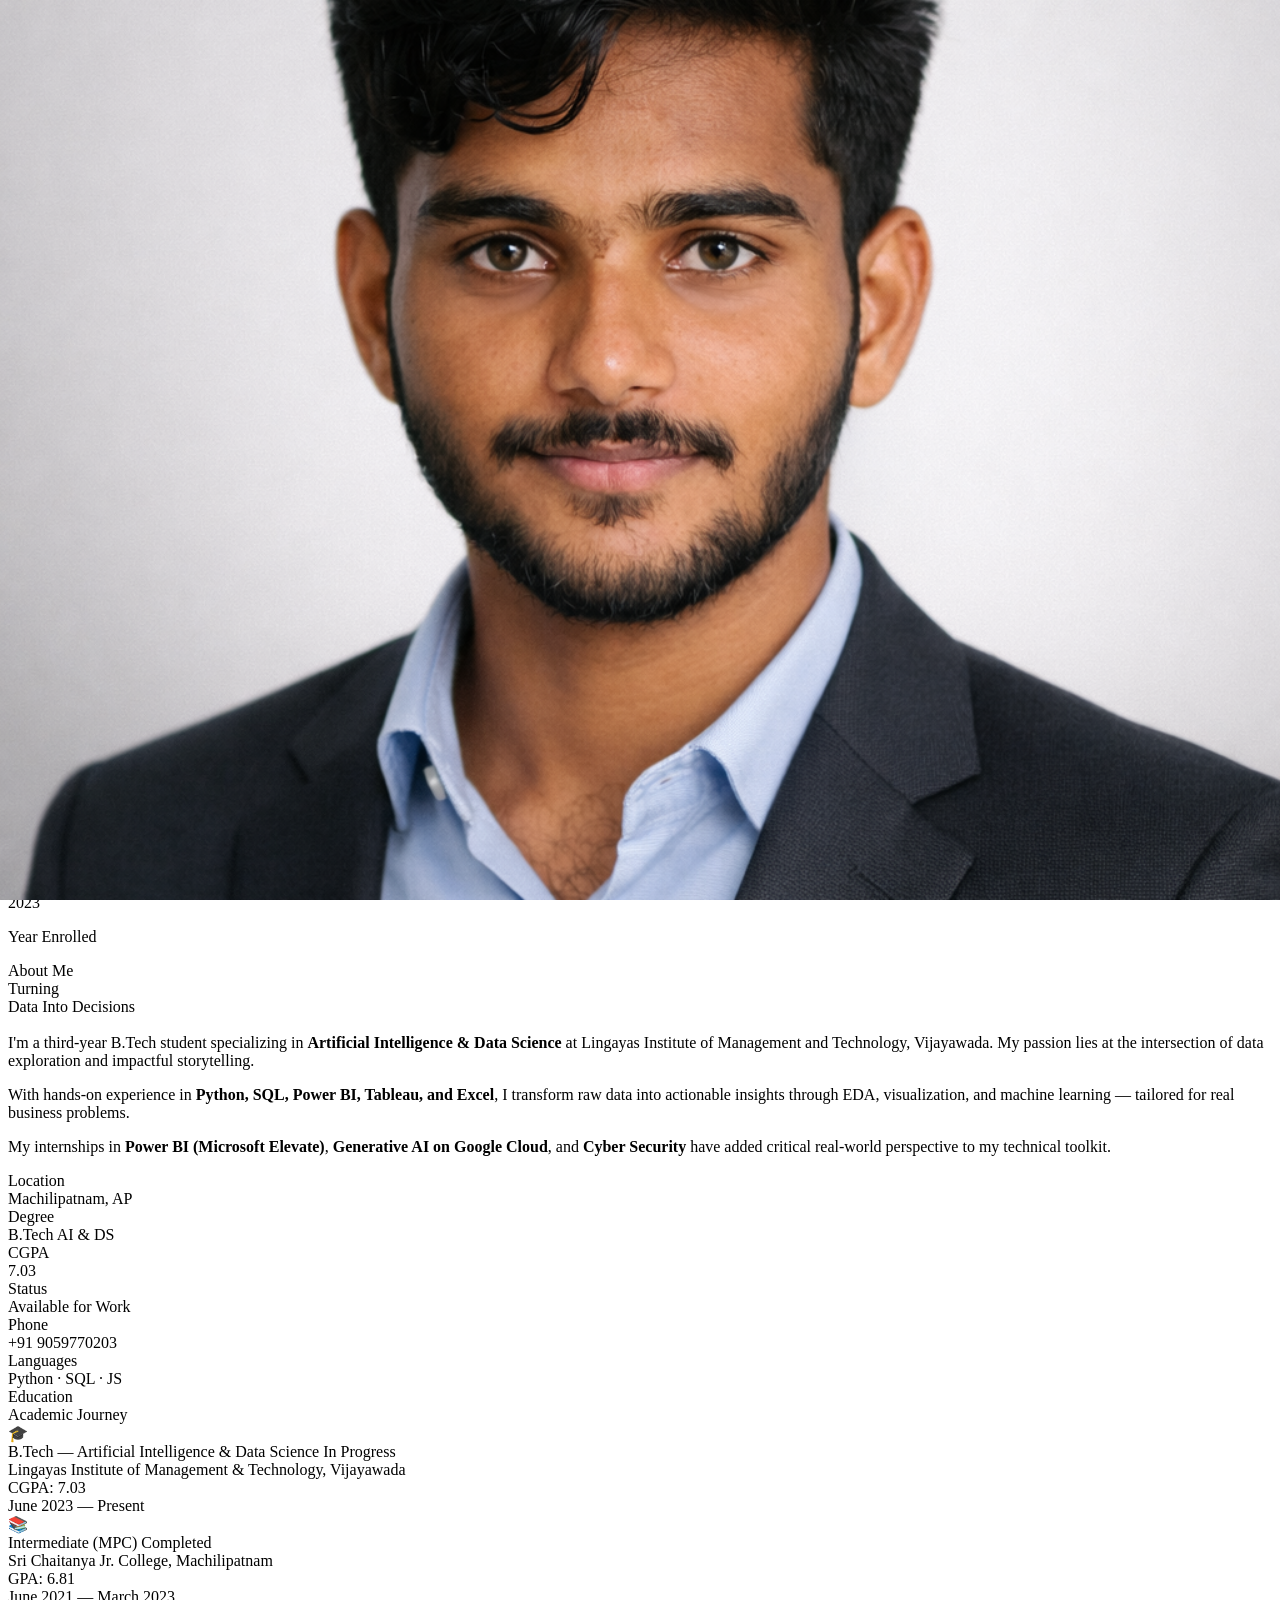
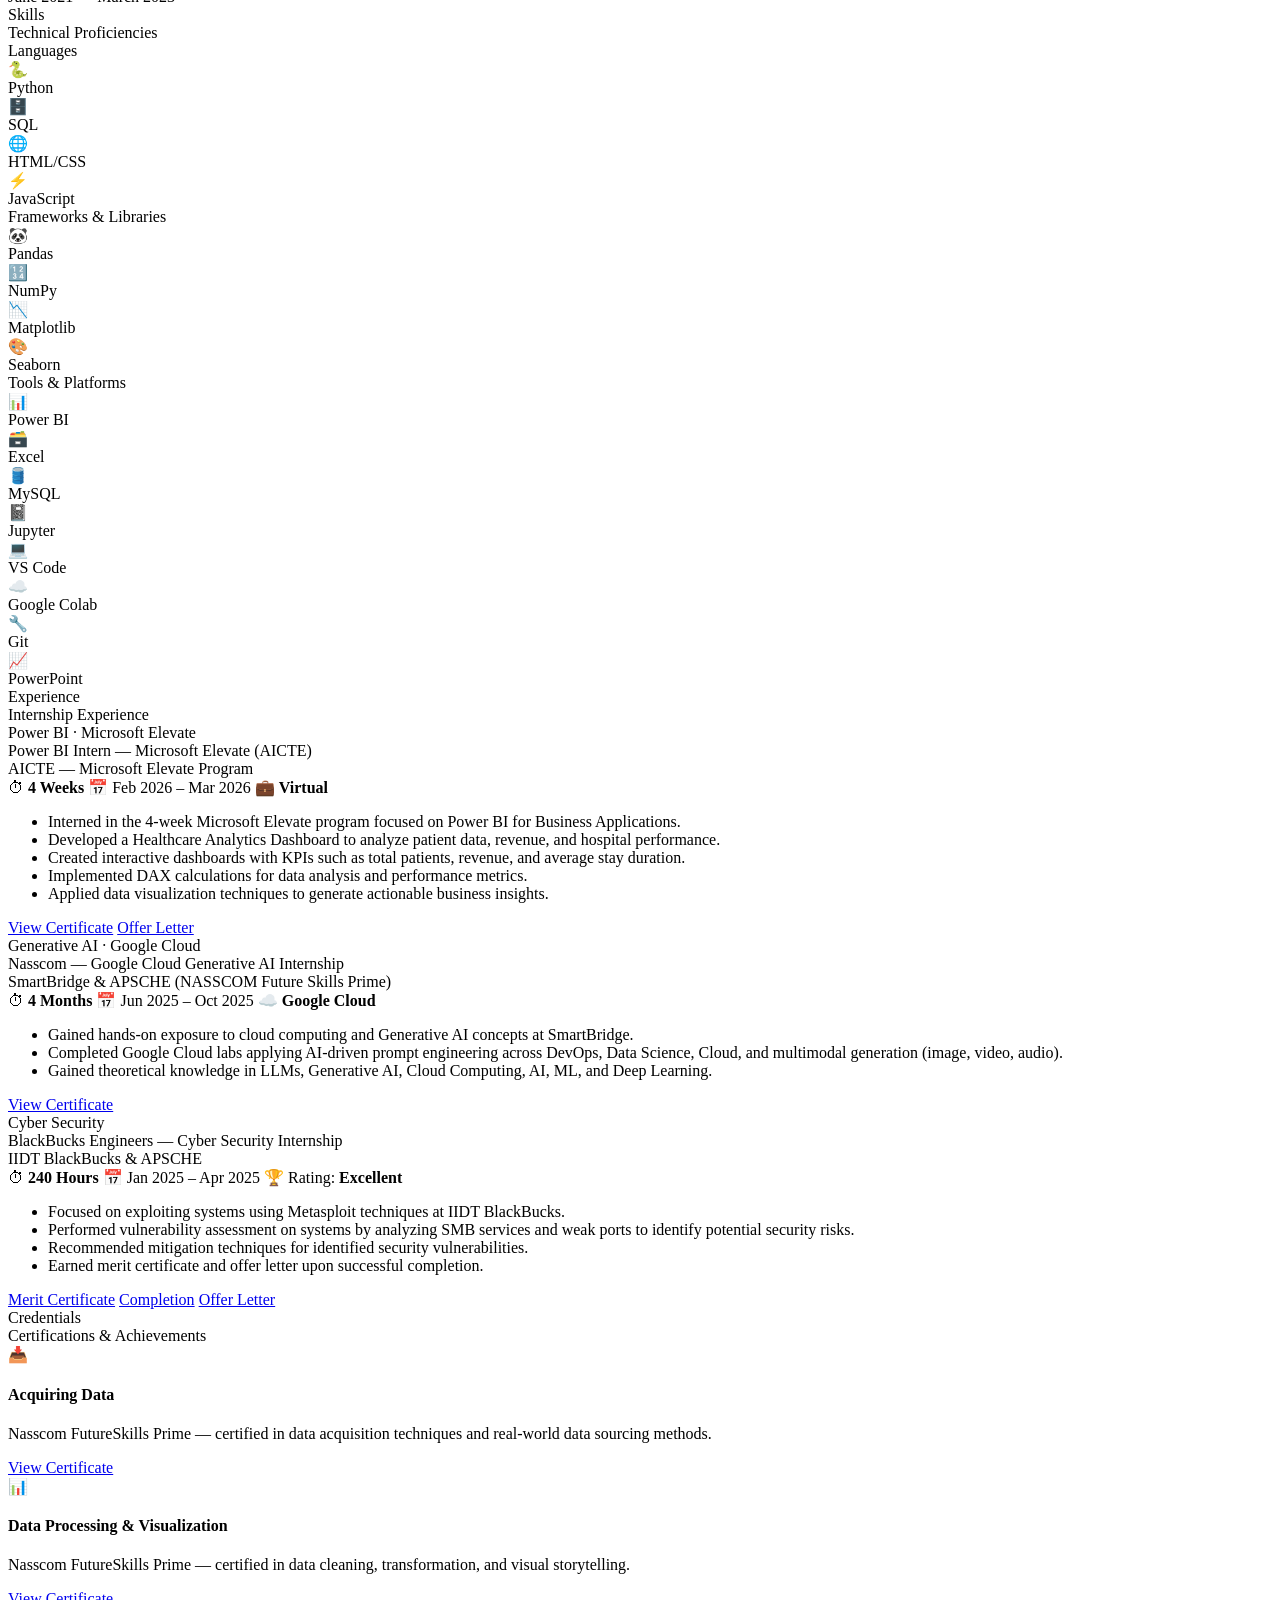
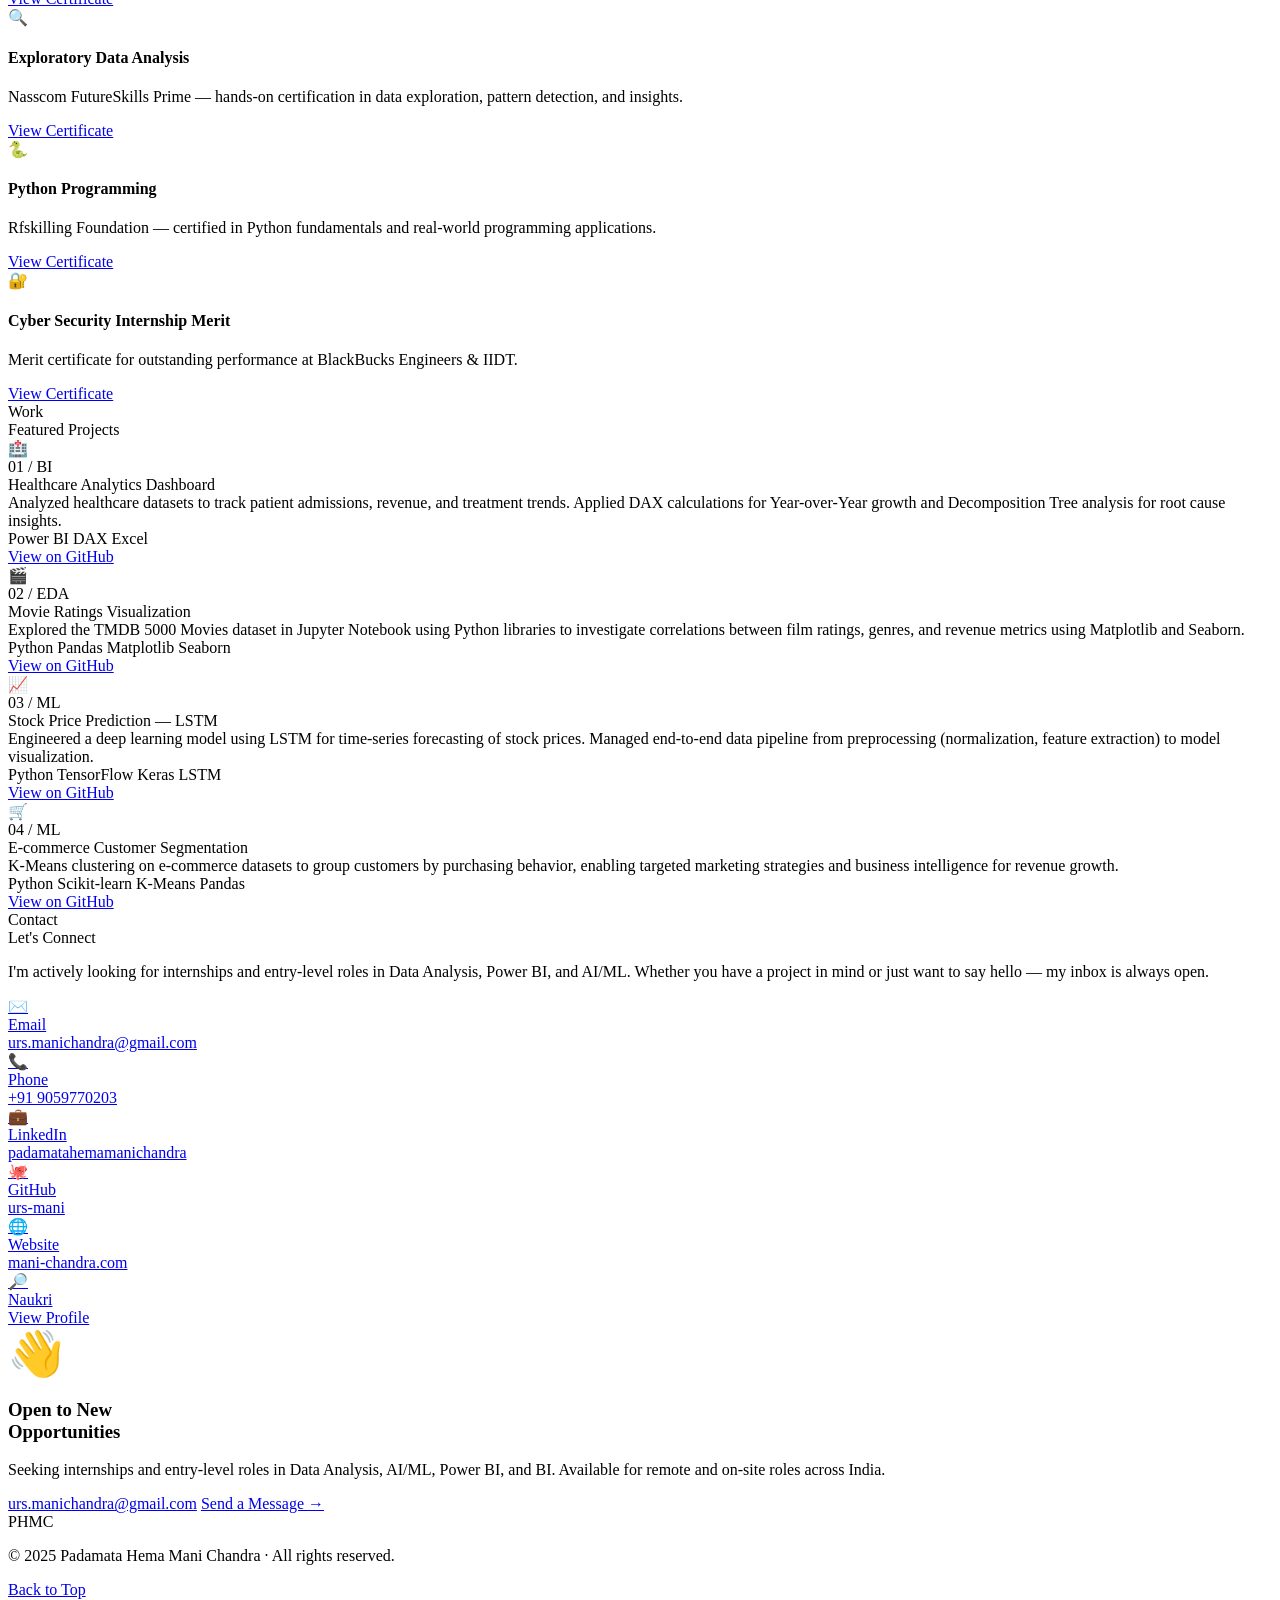
==== commit b5e597e5: "Update index.html" ====
--- a/Portfolio website/frontend/index.html
+++ b/Portfolio website/frontend/index.html
@@ -10,1979 +10,8 @@
     <link
         href="https://fonts.googleapis.com/css2?family=Syne:wght@400;600;700;800&family=Outfit:wght@300;400;500;600&display=swap"
         rel="stylesheet" />
-    <style>
-        :root {
-            --black: #020408;
-            --panel: #0a1628;
-            --border: rgba(120, 80, 255, 0.15);
-            --cyan: #00c8ff;
-            --cyan2: #00ffe0;
-            --gold: #ffd166;
-            --pink: #ff4d8d;
-            --violet: #a855f7;
-            --orange: #ff7849;
-            --green: #22d3a5;
-            --white: #e8f4ff;
-            --muted: #5a7a99;
-            --glass: rgba(10, 22, 40, 0.78);
-            --glow-c: 0 0 28px rgba(0, 200, 255, 0.38);
-            --glow-g: 0 0 28px rgba(255, 209, 102, 0.38);
-            --glow-v: 0 0 28px rgba(168, 85, 247, 0.35);
-            --glow-p: 0 0 28px rgba(255, 77, 141, 0.35);
-            --fd: 'Syne', sans-serif;
-            --fb: 'Outfit', sans-serif;
-            --ease: cubic-bezier(0.16, 1, 0.3, 1);
-            --nh: 64px;
-        }
-
-        *,
-        *::before,
-        *::after {
-            margin: 0;
-            padding: 0;
-            box-sizing: border-box;
-            -webkit-tap-highlight-color: transparent;
-        }
-
-        html {
-            scroll-behavior: smooth;
-        }
-
-        body {
-            background: var(--black);
-            color: var(--white);
-            font-family: var(--fb);
-            overflow-x: hidden;
-            min-width: 320px;
-        }
-
-        @media(pointer:fine) {
-            body {
-                cursor: none;
-            }
-        }
-
-        @media(pointer:coarse) {
-
-            #cursor,
-            #cursor-trail {
-                display: none !important
-            }
-
-            body {
-                cursor: auto
-            }
-
-            a,
-            button {
-                cursor: pointer
-            }
-        }
-
-        a {
-            text-decoration: none;
-            color: inherit;
-        }
-
-        /* ── BG CANVAS ── */
-        #canvas {
-            position: fixed;
-            inset: 0;
-            z-index: 0;
-            opacity: 0.5;
-            pointer-events: none;
-        }
-
-        .scanlines {
-            position: fixed;
-            inset: 0;
-            z-index: 1;
-            pointer-events: none;
-            background: repeating-linear-gradient(0deg, transparent, transparent 2px, rgba(0, 0, 0, .018) 2px, rgba(0, 0, 0, .018) 4px);
-        }
-
-        body::after {
-            content: '';
-            position: fixed;
-            inset: 0;
-            z-index: 0;
-            pointer-events: none;
-            background-image: url("data:image/svg+xml,%3Csvg viewBox='0 0 200 200' xmlns='http://www.w3.org/2000/svg'%3E%3Cfilter id='n'%3E%3CfeTurbulence type='fractalNoise' baseFrequency='0.85' numOctaves='4' stitchTiles='stitch'/%3E%3C/filter%3E%3Crect width='100%25' height='100%25' filter='url(%23n)' opacity='0.03'/%3E%3C/svg%3E");
-            opacity: .3;
-        }
-
-        /* ── CURSOR ── */
-        #cursor {
-            width: 10px;
-            height: 10px;
-            background: var(--cyan);
-            border-radius: 50%;
-            position: fixed;
-            top: 0;
-            left: 0;
-            pointer-events: none;
-            z-index: 9999;
-            mix-blend-mode: screen;
-            transition: transform .1s ease, background .2s;
-        }
-
-        #cursor-trail {
-            width: 34px;
-            height: 34px;
-            border: 1px solid rgba(168, 85, 247, .4);
-            border-radius: 50%;
-            position: fixed;
-            top: 0;
-            left: 0;
-            pointer-events: none;
-            z-index: 9998;
-        }
-
-        body:has(a:hover) #cursor,
-        body:has(button:hover) #cursor {
-            transform: scale(3);
-            background: var(--gold);
-        }
-
-        /* ── NAV ── */
-        nav {
-            position: fixed;
-            top: 0;
-            left: 0;
-            right: 0;
-            z-index: 200;
-            height: var(--nh);
-            padding: 0 5%;
-            display: flex;
-            align-items: center;
-            justify-content: space-between;
-            transition: all .4s var(--ease);
-        }
-
-        nav.scrolled {
-            background: rgba(2, 4, 8, .93);
-            backdrop-filter: blur(24px);
-            -webkit-backdrop-filter: blur(24px);
-            border-bottom: 1px solid var(--border);
-        }
-
-        .nav-logo {
-            font-family: var(--fd);
-            font-size: 1.3rem;
-            font-weight: 800;
-            background: linear-gradient(90deg, var(--cyan), var(--violet));
-            -webkit-background-clip: text;
-            -webkit-text-fill-color: transparent;
-            background-clip: text;
-            flex-shrink: 0;
-        }
-
-        .nav-links {
-            display: flex;
-            gap: 24px;
-            list-style: none;
-        }
-
-        .nav-links a {
-            font-size: .76rem;
-            font-weight: 500;
-            letter-spacing: 1.5px;
-            text-transform: uppercase;
-            color: var(--muted);
-            position: relative;
-            padding-bottom: 3px;
-            transition: color .3s;
-        }
-
-        .nav-links a::after {
-            content: '';
-            position: absolute;
-            bottom: 0;
-            left: 0;
-            width: 0;
-            height: 1px;
-            background: linear-gradient(90deg, var(--cyan), var(--violet));
-            transition: width .3s var(--ease);
-        }
-
-        .nav-links a:hover {
-            color: var(--cyan);
-        }
-
-        .nav-links a:hover::after {
-            width: 100%;
-        }
-
-        /* hamburger */
-        .ham {
-            display: none;
-            flex-direction: column;
-            gap: 5px;
-            background: none;
-            border: none;
-            padding: 8px;
-            cursor: pointer;
-            z-index: 210;
-        }
-
-        .ham span {
-            display: block;
-            width: 22px;
-            height: 2px;
-            background: linear-gradient(90deg, var(--cyan), var(--violet));
-            border-radius: 2px;
-            transition: all .35s var(--ease);
-            transform-origin: center;
-        }
-
-        .ham.open span:nth-child(1) {
-            transform: translateY(7px) rotate(45deg);
-        }
-
-        .ham.open span:nth-child(2) {
-            opacity: 0;
-            transform: scaleX(0);
-        }
-
-        .ham.open span:nth-child(3) {
-            transform: translateY(-7px) rotate(-45deg);
-        }
-
-        .mob-nav {
-            position: fixed;
-            inset: 0;
-            z-index: 190;
-            background: rgba(2, 4, 8, .97);
-            backdrop-filter: blur(30px);
-            -webkit-backdrop-filter: blur(30px);
-            display: flex;
-            flex-direction: column;
-            align-items: center;
-            justify-content: center;
-            gap: 26px;
-            opacity: 0;
-            pointer-events: none;
-            transition: opacity .4s var(--ease);
-        }
-
-        .mob-nav.open {
-            opacity: 1;
-            pointer-events: all;
-        }
-
-        .mob-nav a {
-            font-family: var(--fd);
-            font-size: clamp(1.5rem, 5.5vw, 2rem);
-            font-weight: 700;
-            color: var(--white);
-            transition: color .25s, opacity .4s, transform .4s;
-            opacity: 0;
-            transform: translateY(18px);
-        }
-
-        .mob-nav.open a {
-            opacity: 1;
-            transform: none;
-        }
-
-        .mob-nav.open a:nth-child(1) {
-            transition-delay: .05s
-        }
-
-        .mob-nav.open a:nth-child(2) {
-            transition-delay: .10s
-        }
-
-        .mob-nav.open a:nth-child(3) {
-            transition-delay: .15s
-        }
-
-        .mob-nav.open a:nth-child(4) {
-            transition-delay: .20s
-        }
-
-        .mob-nav.open a:nth-child(5) {
-            transition-delay: .25s
-        }
-
-        .mob-nav.open a:nth-child(6) {
-            transition-delay: .30s
-        }
-
-        .mob-nav.open a:nth-child(7) {
-            transition-delay: .35s
-        }
-
-        .mob-nav a:hover {
-            color: var(--cyan);
-        }
-
-        /* ── HERO ── */
-        .hero {
-            min-height: 100vh;
-            min-height: 100dvh;
-            padding: calc(var(--nh)+44px) 5% 80px;
-            display: flex;
-            align-items: center;
-            position: relative;
-            z-index: 2;
-        }
-
-        .hero-grid {
-            display: grid;
-            grid-template-columns: 1fr auto;
-            gap: 56px;
-            align-items: center;
-            max-width: 1240px;
-            margin: 0 auto;
-            width: 100%;
-        }
-
-        .hero-ey {
-            font-size: .7rem;
-            font-weight: 600;
-            letter-spacing: 3px;
-            text-transform: uppercase;
-            color: var(--cyan);
-            display: flex;
-            align-items: center;
-            gap: 10px;
-            margin-bottom: 18px;
-            opacity: 0;
-            transform: translateY(18px);
-            animation: fu .8s var(--ease) .3s forwards;
-        }
-
-        .hero-ey::before {
-            content: '';
-            width: 26px;
-            height: 1px;
-            background: linear-gradient(90deg, var(--cyan), var(--violet));
-            flex-shrink: 0;
-        }
-
-        .hero-name {
-            font-family: var(--fd);
-            font-size: clamp(2.2rem, 5.5vw, 4.8rem);
-            font-weight: 800;
-            line-height: 1.0;
-            letter-spacing: -2px;
-            margin-bottom: 20px;
-            opacity: 0;
-            transform: translateY(26px);
-            animation: fu .9s var(--ease) .5s forwards;
-        }
-
-        .hero-name .l1 {
-            display: block;
-            color: var(--white);
-        }
-
-        .hero-name .l2 {
-            display: block;
-            background: linear-gradient(90deg, var(--cyan), var(--violet), var(--pink), var(--gold));
-            -webkit-background-clip: text;
-            -webkit-text-fill-color: transparent;
-            background-clip: text;
-            background-size: 300%;
-            animation: shim 5s linear 1.6s infinite;
-            min-height: 1.05em;
-        }
-
-        @keyframes shim {
-            0% {
-                background-position: 0%
-            }
-
-            100% {
-                background-position: 300%
-            }
-        }
-
-        .hero-desc {
-            font-size: clamp(.88rem, 1.8vw, 1.02rem);
-            line-height: 1.82;
-            color: var(--muted);
-            max-width: 520px;
-            margin-bottom: 28px;
-            opacity: 0;
-            transform: translateY(18px);
-            animation: fu .8s var(--ease) .7s forwards;
-        }
-
-        .hero-desc strong {
-            color: var(--white);
-        }
-
-        .hero-tags {
-            display: flex;
-            flex-wrap: wrap;
-            gap: 7px;
-            margin-bottom: 32px;
-            opacity: 0;
-            transform: translateY(18px);
-            animation: fu .8s var(--ease) .85s forwards;
-        }
-
-        .htag {
-            font-size: .68rem;
-            font-weight: 600;
-            letter-spacing: .8px;
-            padding: 5px 11px;
-            border-radius: 20px;
-            border: 1px solid;
-            color: var(--white);
-            background: rgba(255, 255, 255, .04);
-            transition: all .3s;
-            white-space: nowrap;
-            cursor: default;
-        }
-
-        .htag:nth-child(1) {
-            border-color: rgba(0, 200, 255, .35);
-            color: var(--cyan);
-        }
-
-        .htag:nth-child(2) {
-            border-color: rgba(168, 85, 247, .35);
-            color: var(--violet);
-        }
-
-        .htag:nth-child(3) {
-            border-color: rgba(255, 77, 141, .35);
-            color: var(--pink);
-        }
-
-        .htag:nth-child(4) {
-            border-color: rgba(255, 209, 102, .35);
-            color: var(--gold);
-        }
-
-        .htag:nth-child(5) {
-            border-color: rgba(34, 211, 165, .35);
-            color: var(--green);
-        }
-
-        .htag:nth-child(6) {
-            border-color: rgba(255, 120, 73, .35);
-            color: var(--orange);
-        }
-
-        .htag:nth-child(7) {
-            border-color: rgba(0, 200, 255, .35);
-            color: var(--cyan);
-        }
-
-        .htag:hover {
-            transform: scale(1.07);
-        }
-
-        .hero-btns {
-            display: flex;
-            gap: 10px;
-            flex-wrap: wrap;
-            opacity: 0;
-            transform: translateY(18px);
-            animation: fu .8s var(--ease) 1s forwards;
-        }
-
-        .btn {
-            display: inline-flex;
-            align-items: center;
-            justify-content: center;
-            gap: 8px;
-            padding: 12px 24px;
-            border-radius: 40px;
-            font-family: var(--fb);
-            font-size: .84rem;
-            font-weight: 600;
-            letter-spacing: .3px;
-            border: none;
-            transition: all .3s;
-            position: relative;
-            overflow: hidden;
-            white-space: nowrap;
-        }
-
-        .btn::before {
-            content: '';
-            position: absolute;
-            inset: 0;
-            background: linear-gradient(90deg, transparent, rgba(255, 255, 255, .08), transparent);
-            transform: translateX(-100%);
-            transition: transform .5s;
-        }
-
-        .btn:hover::before {
-            transform: translateX(100%);
-        }
-
-        .bp {
-            background: linear-gradient(135deg, var(--cyan), var(--violet));
-            color: #fff;
-        }
-
-        .bp:hover {
-            box-shadow: var(--glow-v);
-            transform: translateY(-2px);
-        }
-
-        .bs {
-            background: transparent;
-            color: var(--white);
-            border: 1px solid rgba(255, 255, 255, .2);
-        }
-
-        .bs:hover {
-            border-color: var(--violet);
-            color: var(--violet);
-        }
-
-        .bg {
-            background: transparent;
-            color: var(--gold);
-            border: 1px solid rgba(255, 209, 102, .28);
-        }
-
-        .bg:hover {
-            border-color: var(--gold);
-            box-shadow: var(--glow-g);
-        }
-
-        /* ID Card */
-        .hero-vis {
-            opacity: 0;
-            transform: translateX(34px) scale(.97);
-            animation: fr 1s var(--ease) .8s forwards;
-        }
-
-        .idc {
-            width: 252px;
-            background: var(--glass);
-            border: 1px solid rgba(168, 85, 247, .18);
-            border-radius: 16px;
-            padding: 26px 20px;
-            backdrop-filter: blur(20px);
-            -webkit-backdrop-filter: blur(20px);
-            position: relative;
-            box-shadow: 0 0 70px rgba(168, 85, 247, .07), inset 0 1px 0 rgba(255, 255, 255, .04);
-        }
-
-        .idc::before {
-            content: '';
-            position: absolute;
-            top: -1px;
-            left: 25%;
-            right: 25%;
-            height: 2px;
-            background: linear-gradient(90deg, transparent, var(--violet), var(--cyan), transparent);
-            border-radius: 2px;
-        }
-
-        .idc-photo {
-            width: 68px;
-            height: 68px;
-            border-radius: 50%;
-            background: linear-gradient(135deg, var(--cyan), var(--violet), var(--pink));
-            display: flex;
-            align-items: center;
-            justify-content: center;
-            font-size: 1.8rem;
-            margin: 0 auto 12px;
-            border: 2px solid rgba(168, 85, 247, .35);
-            box-shadow: 0 0 26px rgba(168, 85, 247, .2);
-        }
-
-        .idc h3 {
-            font-family: var(--fd);
-            font-size: .88rem;
-            font-weight: 700;
-            text-align: center;
-            margin-bottom: 2px;
-        }
-
-        .idc>p {
-            font-size: .68rem;
-            color: var(--muted);
-            text-align: center;
-            margin-bottom: 16px;
-            line-height: 1.4;
-        }
-
-        .idc-stats {
-            display: flex;
-            gap: 7px;
-        }
-
-        .istat {
-            flex: 1;
-            background: rgba(168, 85, 247, .05);
-            border: 1px solid rgba(168, 85, 247, .12);
-            border-radius: 7px;
-            padding: 7px 3px;
-            text-align: center;
-        }
-
-        .istat-n {
-            font-family: var(--fd);
-            font-size: .95rem;
-            font-weight: 800;
-            background: linear-gradient(90deg, var(--cyan), var(--violet));
-            -webkit-background-clip: text;
-            -webkit-text-fill-color: transparent;
-            background-clip: text;
-        }
-
-        .istat-l {
-            font-size: .56rem;
-            color: var(--muted);
-            text-transform: uppercase;
-            letter-spacing: .4px;
-            margin-top: 1px;
-        }
-
-        .idc-badge {
-            display: flex;
-            align-items: center;
-            gap: 7px;
-            background: rgba(34, 211, 165, .05);
-            border: 1px solid rgba(34, 211, 165, .14);
-            border-radius: 6px;
-            padding: 7px 9px;
-            margin-top: 9px;
-        }
-
-        .idot {
-            width: 6px;
-            height: 6px;
-            border-radius: 50%;
-            background: var(--green);
-            animation: pulse 2s infinite;
-            flex-shrink: 0;
-        }
-
-        .idc-badge span {
-            font-size: .66rem;
-            color: var(--green);
-        }
-
-        .fchip {
-            position: absolute;
-            background: var(--glass);
-            border: 1px solid rgba(168, 85, 247, .18);
-            border-radius: 9px;
-            padding: 7px 11px;
-            backdrop-filter: blur(12px);
-            -webkit-backdrop-filter: blur(12px);
-            font-size: .65rem;
-            color: var(--muted);
-            animation: fy 4s ease-in-out infinite;
-        }
-
-        .fchip .fv {
-            font-family: var(--fd);
-            font-size: .95rem;
-            color: var(--gold);
-            font-weight: 700;
-            display: block;
-        }
-
-        .fc1 {
-            top: -16px;
-            right: -32px;
-            animation-delay: 0s;
-        }
-
-        .fc2 {
-            bottom: 12px;
-            left: -40px;
-            animation-delay: 2s;
-        }
-
-        /* scroll hint */
-        .scroll-hint {
-            position: absolute;
-            bottom: 34px;
-            left: 50%;
-            transform: translateX(-50%);
-            display: flex;
-            flex-direction: column;
-            align-items: center;
-            gap: 6px;
-            opacity: 0;
-            animation: fu .7s 1.7s forwards;
-            z-index: 2;
-        }
-
-        .scroll-hint span {
-            font-size: .6rem;
-            letter-spacing: 2px;
-            text-transform: uppercase;
-            color: var(--muted);
-        }
-
-        .sline {
-            width: 1px;
-            height: 42px;
-            background: linear-gradient(to bottom, var(--violet), transparent);
-            animation: sp 2s ease-in-out infinite;
-        }
-
-        /* ── KEYFRAMES ── */
-        @keyframes fu {
-            to {
-                opacity: 1;
-                transform: translateY(0)
-            }
-        }
-
-        @keyframes fr {
-            to {
-                opacity: 1;
-                transform: translateX(0) scale(1)
-            }
-        }
-
-        @keyframes fy {
-
-            0%,
-            100% {
-                transform: translateY(0)
-            }
-
-            50% {
-                transform: translateY(-9px)
-            }
-        }
-
-        @keyframes pulse {
-
-            0%,
-            100% {
-                opacity: 1
-            }
-
-            50% {
-                opacity: .35
-            }
-        }
-
-        @keyframes sp {
-
-            0%,
-            100% {
-                opacity: .3
-            }
-
-            50% {
-                opacity: 1
-            }
-        }
-
-        /* ── SECTIONS ── */
-        section {
-            position: relative;
-            z-index: 2;
-            padding: 88px 5%;
-        }
-
-        .si {
-            max-width: 1140px;
-            margin: 0 auto;
-        }
-
-        .slbl {
-            font-size: .67rem;
-            font-weight: 700;
-            letter-spacing: 3px;
-            text-transform: uppercase;
-            color: var(--violet);
-            display: flex;
-            align-items: center;
-            gap: 10px;
-            margin-bottom: 9px;
-        }
-
-        .slbl::before {
-            content: '';
-            width: 20px;
-            height: 1px;
-            background: var(--violet);
-            flex-shrink: 0;
-        }
-
-        .slbl::after {
-            content: '';
-            width: 36px;
-            height: 1px;
-            background: rgba(168, 85, 247, .18);
-        }
-
-        .stitle {
-            font-family: var(--fd);
-            font-size: clamp(1.5rem, 3.5vw, 2.6rem);
-            font-weight: 800;
-            letter-spacing: -1px;
-            line-height: 1.1;
-            margin-bottom: 44px;
-        }
-
-        .stitle span {
-            background: linear-gradient(90deg, var(--cyan), var(--violet), var(--pink));
-            -webkit-background-clip: text;
-            -webkit-text-fill-color: transparent;
-            background-clip: text;
-        }
-
-        .divider {
-            height: 1px;
-            background: linear-gradient(90deg, transparent, rgba(168, 85, 247, .2), var(--cyan), rgba(168, 85, 247, .2), transparent);
-            position: relative;
-            z-index: 2;
-        }
-
-        /* reveal */
-        .rev {
-            opacity: 0;
-            transform: translateY(34px);
-            transition: opacity .7s var(--ease), transform .7s var(--ease);
-        }
-
-        .rl {
-            opacity: 0;
-            transform: translateX(-34px);
-            transition: opacity .7s var(--ease), transform .7s var(--ease);
-        }
-
-        .rr {
-            opacity: 0;
-            transform: translateX(34px);
-            transition: opacity .7s var(--ease), transform .7s var(--ease);
-        }
-
-        .rev.on,
-        .rl.on,
-        .rr.on {
-            opacity: 1;
-            transform: none;
-        }
-
-        /* ── ABOUT ── */
-        .about-grid {
-            display: grid;
-            grid-template-columns: auto 1fr;
-            gap: 60px;
-            align-items: start;
-        }
-
-        .about-vis {
-            width: 260px;
-            flex-shrink: 0;
-            position: relative;
-        }
-
-        .about-img {
-            width: 100%;
-            padding-bottom: 110%;
-            background: var(--panel);
-            border: 1px solid rgba(168, 85, 247, .2);
-            border-radius: 16px;
-            overflow: hidden;
-            position: relative;
-        }
-
-        .about-img::after {
-            content: '';
-            position: absolute;
-            inset: 0;
-            background: linear-gradient(135deg, rgba(0, 200, 255, .06), transparent 55%, rgba(168, 85, 247, .06));
-        }
-
-        .about-init {
-            position: absolute;
-            inset: 0;
-            display: flex;
-            align-items: center;
-            justify-content: center;
-            z-index: 1;
-        }
-
-        .about-init span {
-            font-family: var(--fd);
-            font-size: 5rem;
-            font-weight: 800;
-            background: linear-gradient(135deg, var(--cyan), var(--violet), var(--pink));
-            -webkit-background-clip: text;
-            -webkit-text-fill-color: transparent;
-            background-clip: text;
-        }
-
-        .ac {
-            position: absolute;
-            width: 48px;
-            height: 48px;
-        }
-
-        .ac.tl {
-            top: 12px;
-            left: 12px;
-            border-top: 2px solid var(--cyan);
-            border-left: 2px solid var(--cyan);
-        }
-
-        .ac.br {
-            bottom: 12px;
-            right: 12px;
-            border-bottom: 2px solid var(--violet);
-            border-right: 2px solid var(--violet);
-        }
-
-        .afloat {
-            position: absolute;
-            bottom: -14px;
-            right: -14px;
-            background: var(--glass);
-            border: 1px solid rgba(168, 85, 247, .2);
-            border-radius: 11px;
-            padding: 12px 16px;
-            backdrop-filter: blur(16px);
-            -webkit-backdrop-filter: blur(16px);
-        }
-
-        .afloat .bn {
-            font-family: var(--fd);
-            font-size: 1.7rem;
-            color: var(--violet);
-            font-weight: 800;
-            line-height: 1;
-        }
-
-        .afloat p {
-            font-size: .62rem;
-            color: var(--muted);
-            margin-top: 2px;
-        }
-
-        .acontent p {
-            font-size: .93rem;
-            line-height: 1.85;
-            color: var(--muted);
-            margin-bottom: 16px;
-        }
-
-        .acontent p strong {
-            color: var(--white);
-        }
-
-        .adetails {
-            display: grid;
-            grid-template-columns: 1fr 1fr;
-            gap: 10px;
-            margin-top: 26px;
-        }
-
-        .adtl {
-            background: rgba(168, 85, 247, .03);
-            border: 1px solid var(--border);
-            border-radius: 8px;
-            padding: 13px;
-            transition: all .3s;
-        }
-
-        .adtl:hover {
-            background: rgba(168, 85, 247, .07);
-            border-color: rgba(168, 85, 247, .28);
-        }
-
-        .adtl-l {
-            font-size: .6rem;
-            color: var(--muted);
-            text-transform: uppercase;
-            letter-spacing: 1.5px;
-            margin-bottom: 3px;
-        }
-
-        .adtl-v {
-            font-size: .86rem;
-            font-weight: 600;
-            color: var(--white);
-        }
-
-        /* ── EDUCATION ── */
-        .edu-tl {
-            position: relative;
-            padding-left: 50px;
-        }
-
-        .edu-tl::before {
-            content: '';
-            position: absolute;
-            left: 17px;
-            top: 0;
-            bottom: 0;
-            width: 1px;
-            background: linear-gradient(to bottom, var(--cyan), var(--violet), transparent);
-        }
-
-        .edu-item {
-            margin-bottom: 38px;
-            position: relative;
-            opacity: 0;
-            transform: translateX(-26px);
-            transition: opacity .7s var(--ease), transform .7s var(--ease);
-        }
-
-        .edu-item.on {
-            opacity: 1;
-            transform: none;
-        }
-
-        .edot {
-            position: absolute;
-            left: -42px;
-            top: 13px;
-            width: 34px;
-            height: 34px;
-            border-radius: 50%;
-            background: var(--panel);
-            border: 1px solid var(--border);
-            display: flex;
-            align-items: center;
-            justify-content: center;
-            font-size: .85rem;
-            transition: all .3s;
-        }
-
-        .edu-card {
-            background: var(--glass);
-            border: 1px solid var(--border);
-            border-radius: 12px;
-            padding: 20px 22px;
-            backdrop-filter: blur(12px);
-            -webkit-backdrop-filter: blur(12px);
-            transition: all .3s;
-        }
-
-        .edu-card:hover {
-            border-color: rgba(168, 85, 247, .32);
-            box-shadow: var(--glow-v);
-        }
-
-        .edu-item:hover .edot {
-            border-color: var(--violet);
-            box-shadow: var(--glow-v);
-        }
-
-        .edu-hd {
-            display: flex;
-            justify-content: space-between;
-            align-items: flex-start;
-            flex-wrap: wrap;
-            gap: 7px;
-            margin-bottom: 5px;
-        }
-
-        .edeg {
-            font-family: var(--fd);
-            font-size: .92rem;
-            font-weight: 700;
-        }
-
-        .ebadge {
-            font-size: .66rem;
-            padding: 3px 9px;
-            border-radius: 20px;
-            font-weight: 600;
-            flex-shrink: 0;
-        }
-
-        .ba {
-            background: rgba(0, 200, 255, .09);
-            color: var(--cyan);
-            border: 1px solid rgba(0, 200, 255, .22);
-        }
-
-        .bd {
-            background: rgba(34, 211, 165, .07);
-            color: var(--green);
-            border: 1px solid rgba(34, 211, 165, .16);
-        }
-
-        .eschool {
-            font-size: .82rem;
-            color: var(--muted);
-            margin-bottom: 3px;
-        }
-
-        .egpa {
-            font-size: .78rem;
-            color: var(--gold);
-            font-weight: 600;
-            margin-bottom: 3px;
-        }
-
-        .eyr {
-            font-size: .7rem;
-            color: rgba(255, 255, 255, .28);
-            letter-spacing: 1px;
-        }
-
-        /* ── SKILLS ── */
-        .skills-grid {
-            display: grid;
-            grid-template-columns: repeat(auto-fill, minmax(128px, 1fr));
-            gap: 12px;
-        }
-
-        .sk-card {
-            background: var(--glass);
-            border: 1px solid var(--border);
-            border-radius: 12px;
-            padding: 16px 10px;
-            display: flex;
-            flex-direction: column;
-            align-items: center;
-            gap: 7px;
-            text-align: center;
-            transition: all .3s;
-            position: relative;
-            overflow: hidden;
-        }
-
-        .sk-card::after {
-            content: '';
-            position: absolute;
-            bottom: 0;
-            left: 0;
-            right: 0;
-            height: 2px;
-            background: linear-gradient(90deg, var(--cyan), var(--violet), var(--pink));
-            transform: scaleX(0);
-            transform-origin: left;
-            transition: transform .4s var(--ease);
-        }
-
-        .sk-card:hover::after {
-            transform: scaleX(1);
-        }
-
-        .sk-card:hover {
-            border-color: rgba(168, 85, 247, .3);
-            transform: translateY(-4px);
-            box-shadow: 0 8px 32px rgba(168, 85, 247, .1);
-        }
-
-        .sk-i {
-            font-size: 1.5rem;
-        }
-
-        .sk-n {
-            font-size: .73rem;
-            font-weight: 600;
-            color: var(--white);
-        }
-
-        .sk-bar {
-            width: 100%;
-            height: 3px;
-            background: rgba(255, 255, 255, .06);
-            border-radius: 2px;
-            overflow: hidden;
-        }
-
-        .sk-fill {
-            height: 100%;
-            width: 0;
-            border-radius: 2px;
-            transition: width 1.4s var(--ease);
-        }
-
-        .fc {
-            background: linear-gradient(90deg, var(--cyan), var(--cyan2));
-        }
-
-        .fg {
-            background: linear-gradient(90deg, var(--gold), var(--orange));
-        }
-
-        .fp {
-            background: linear-gradient(90deg, var(--pink), var(--violet));
-        }
-
-        .fv2 {
-            background: linear-gradient(90deg, var(--violet), var(--cyan));
-        }
-
-        .fg2 {
-            background: linear-gradient(90deg, var(--green), var(--cyan));
-        }
-
-        /* skills category labels */
-        .sk-section-title {
-            font-family: var(--fd);
-            font-size: .72rem;
-            font-weight: 700;
-            letter-spacing: 2px;
-            text-transform: uppercase;
-            color: var(--muted);
-            margin-bottom: 12px;
-            margin-top: 28px;
-            display: flex;
-            align-items: center;
-            gap: 8px;
-        }
-
-        .sk-section-title::after {
-            content: '';
-            flex: 1;
-            height: 1px;
-            background: linear-gradient(90deg, var(--border), transparent);
-        }
-
-        .sk-section-title:first-child {
-            margin-top: 0;
-        }
-
-        /* ── INTERNSHIPS ── */
-        .int-grid {
-            display: grid;
-            grid-template-columns: 1fr;
-            gap: 20px;
-        }
-
-        .int-card {
-            background: var(--glass);
-            border: 1px solid var(--border);
-            border-radius: 16px;
-            padding: 26px 24px;
-            backdrop-filter: blur(16px);
-            -webkit-backdrop-filter: blur(16px);
-            transition: all .4s;
-            position: relative;
-            overflow: hidden;
-        }
-
-        .int-card::before {
-            content: '';
-            position: absolute;
-            top: 0;
-            left: 0;
-            right: 0;
-            height: 3px;
-        }
-
-        .int-card.ic1::before {
-            background: linear-gradient(90deg, var(--cyan), var(--violet));
-        }
-
-        .int-card.ic2::before {
-            background: linear-gradient(90deg, var(--violet), var(--pink));
-        }
-
-        .int-card.ic3::before {
-            background: linear-gradient(90deg, var(--pink), var(--orange));
-        }
-
-        .int-card:hover {
-            transform: translateY(-4px);
-            box-shadow: 0 12px 40px rgba(168, 85, 247, .1);
-            border-color: rgba(168, 85, 247, .22);
-        }
-
-        .itag {
-            font-size: .63rem;
-            font-weight: 700;
-            letter-spacing: 1.5px;
-            text-transform: uppercase;
-            padding: 4px 12px;
-            border-radius: 20px;
-            display: inline-block;
-            margin-bottom: 13px;
-        }
-
-        .tc {
-            background: rgba(255, 77, 141, .08);
-            color: var(--pink);
-            border: 1px solid rgba(255, 77, 141, .2);
-        }
-
-        .ta {
-            background: rgba(0, 200, 255, .08);
-            color: var(--cyan);
-            border: 1px solid rgba(0, 200, 255, .2);
-        }
-
-        .tv {
-            background: rgba(168, 85, 247, .08);
-            color: var(--violet);
-            border: 1px solid rgba(168, 85, 247, .2);
-        }
-
-        .ititle {
-            font-family: var(--fd);
-            font-size: 1.05rem;
-            font-weight: 700;
-            margin-bottom: 4px;
-            line-height: 1.3;
-        }
-
-        .iorg {
-            font-size: .76rem;
-            color: var(--muted);
-            margin-bottom: 13px;
-            line-height: 1.4;
-        }
-
-        .imeta {
-            display: flex;
-            flex-wrap: wrap;
-            gap: 10px;
-            margin-bottom: 13px;
-        }
-
-        .im {
-            font-size: .7rem;
-            color: var(--muted);
-            background: rgba(255, 255, 255, .04);
-            padding: 3px 8px;
-            border-radius: 20px;
-            border: 1px solid var(--border);
-        }
-
-        .im strong {
-            color: var(--white);
-        }
-
-        .ilist {
-            list-style: none;
-            margin-bottom: 16px;
-        }
-
-        .ilist li {
-            font-size: .79rem;
-            color: var(--muted);
-            padding: 6px 0;
-            border-bottom: 1px solid rgba(255, 255, 255, .04);
-            display: flex;
-            align-items: flex-start;
-            gap: 8px;
-            line-height: 1.55;
-        }
-
-        .ilist li::before {
-            content: '→';
-            color: var(--violet);
-            flex-shrink: 0;
-            font-size: .72rem;
-            margin-top: 2px;
-        }
-
-        .ilinks {
-            display: flex;
-            gap: 7px;
-            flex-wrap: wrap;
-        }
-
-        .ilink {
-            font-size: .66rem;
-            padding: 5px 12px;
-            border-radius: 20px;
-            border: 1px solid var(--border);
-            color: var(--muted);
-            transition: all .3s;
-        }
-
-        .ilink:hover {
-            border-color: var(--violet);
-            color: var(--violet);
-        }
-
-        /* ── CERTIFICATIONS ── */
-        .certs-grid {
-            display: grid;
-            grid-template-columns: repeat(auto-fill, minmax(250px, 1fr));
-            gap: 14px;
-        }
-
-        .cert-card {
-            background: var(--glass);
-            border: 1px solid var(--border);
-            border-radius: 12px;
-            padding: 20px;
-            display: flex;
-            gap: 13px;
-            align-items: flex-start;
-            backdrop-filter: blur(12px);
-            -webkit-backdrop-filter: blur(12px);
-            transition: all .3s;
-            position: relative;
-            overflow: hidden;
-        }
-
-        .cert-card:hover {
-            transform: translateY(-3px);
-            box-shadow: 0 8px 28px rgba(255, 209, 102, .1);
-            border-color: rgba(255, 209, 102, .28);
-        }
-
-        .cert-ico {
-            width: 42px;
-            height: 42px;
-            border-radius: 10px;
-            flex-shrink: 0;
-            display: flex;
-            align-items: center;
-            justify-content: center;
-            font-size: 1.15rem;
-            border: 1px solid;
-        }
-
-        .cert-ico.cg {
-            background: rgba(255, 209, 102, .07);
-            border-color: rgba(255, 209, 102, .18);
-        }
-
-        .cert-ico.cc {
-            background: rgba(0, 200, 255, .07);
-            border-color: rgba(0, 200, 255, .18);
-        }
-
-        .cert-ico.cv {
-            background: rgba(168, 85, 247, .07);
-            border-color: rgba(168, 85, 247, .18);
-        }
-
-        .cert-ico.cp {
-            background: rgba(255, 77, 141, .07);
-            border-color: rgba(255, 77, 141, .18);
-        }
-
-        .cert-ico.cog {
-            background: rgba(34, 211, 165, .07);
-            border-color: rgba(34, 211, 165, .18);
-        }
-
-        .cert-info h4 {
-            font-size: .84rem;
-            font-weight: 700;
-            margin-bottom: 3px;
-        }
-
-        .cert-info p {
-            font-size: .73rem;
-            color: var(--muted);
-            line-height: 1.5;
-            margin-bottom: 7px;
-        }
-
-        .cert-lnk {
-            font-size: .67rem;
-            color: var(--gold);
-            display: inline-flex;
-            align-items: center;
-            gap: 4px;
-            transition: gap .3s;
-        }
-
-        .cert-lnk:hover {
-            gap: 8px;
-        }
-
-        .cert-lnk::after {
-            content: '→';
-        }
-
-        /* ── PROJECTS ── */
-        .proj-grid {
-            display: grid;
-            grid-template-columns: 1fr 1fr;
-            gap: 20px;
-        }
-
-        .proj-card {
-            background: var(--glass);
-            border: 1px solid var(--border);
-            border-radius: 16px;
-            overflow: hidden;
-            backdrop-filter: blur(16px);
-            -webkit-backdrop-filter: blur(16px);
-            transition: all .4s;
-            position: relative;
-        }
-
-        .proj-card:hover {
-            transform: translateY(-5px);
-            box-shadow: 0 14px 42px rgba(168, 85, 247, .12);
-            border-color: rgba(168, 85, 247, .25);
-        }
-
-        .proj-prev {
-            height: 140px;
-            display: flex;
-            align-items: center;
-            justify-content: center;
-            font-size: 2.8rem;
-            transition: transform .4s;
-        }
-
-        .proj-prev.pp1 {
-            background: linear-gradient(135deg, rgba(0, 200, 255, .07), rgba(168, 85, 247, .05));
-        }
-
-        .proj-prev.pp2 {
-            background: linear-gradient(135deg, rgba(168, 85, 247, .07), rgba(255, 77, 141, .05));
-        }
-
-        .proj-prev.pp3 {
-            background: linear-gradient(135deg, rgba(255, 209, 102, .07), rgba(255, 120, 73, .05));
-        }
-
-        .proj-prev.pp4 {
-            background: linear-gradient(135deg, rgba(34, 211, 165, .07), rgba(0, 200, 255, .05));
-        }
-
-        .proj-card:hover .proj-prev {
-            transform: scale(1.06);
-        }
-
-        .proj-body {
-            padding: 20px;
-        }
-
-        .proj-num {
-            font-size: .6rem;
-            color: var(--muted);
-            letter-spacing: 2px;
-            text-transform: uppercase;
-            margin-bottom: 5px;
-        }
-
-        .proj-title {
-            font-family: var(--fd);
-            font-size: .97rem;
-            font-weight: 700;
-            margin-bottom: 7px;
-        }
-
-        .proj-desc {
-            font-size: .76rem;
-            color: var(--muted);
-            line-height: 1.65;
-            margin-bottom: 12px;
-        }
-
-        .proj-stack {
-            display: flex;
-            flex-wrap: wrap;
-            gap: 5px;
-            margin-bottom: 12px;
-        }
-
-        .ptch {
-            font-size: .63rem;
-            padding: 3px 9px;
-            border-radius: 20px;
-        }
-
-        .ptch.pc {
-            background: rgba(0, 200, 255, .06);
-            color: var(--cyan);
-            border: 1px solid rgba(0, 200, 255, .14);
-        }
-
-        .ptch.pv {
-            background: rgba(168, 85, 247, .06);
-            color: var(--violet);
-            border: 1px solid rgba(168, 85, 247, .14);
-        }
-
-        .ptch.pg {
-            background: rgba(255, 209, 102, .06);
-            color: var(--gold);
-            border: 1px solid rgba(255, 209, 102, .14);
-        }
-
-        .ptch.pp {
-            background: rgba(255, 77, 141, .06);
-            color: var(--pink);
-            border: 1px solid rgba(255, 77, 141, .14);
-        }
-
-        .ptch.pgr {
-            background: rgba(34, 211, 165, .06);
-            color: var(--green);
-            border: 1px solid rgba(34, 211, 165, .14);
-        }
-
-        .plnk {
-            font-size: .74rem;
-            color: var(--white);
-            font-weight: 600;
-            display: inline-flex;
-            align-items: center;
-            gap: 5px;
-            transition: all .3s;
-        }
-
-        .plnk:hover {
-            color: var(--violet);
-            gap: 9px;
-        }
-
-        .plnk::after {
-            content: '→';
-        }
-
-        /* ── CONTACT ── */
-        .con-grid {
-            display: grid;
-            grid-template-columns: 1fr 1fr;
-            gap: 56px;
-            align-items: start;
-        }
-
-        .con-intro {
-            font-size: .92rem;
-            line-height: 1.82;
-            color: var(--muted);
-            margin-bottom: 24px;
-        }
-
-        .con-items {
-            display: flex;
-            flex-direction: column;
-            gap: 10px;
-        }
-
-        .con-item {
-            display: flex;
-            align-items: center;
-            gap: 13px;
-            background: var(--glass);
-            border: 1px solid var(--border);
-            border-radius: 10px;
-            padding: 13px 16px;
-            transition: all .3s;
-        }
-
-        .con-item:hover {
-            border-color: rgba(168, 85, 247, .28);
-            transform: translateX(5px);
-            box-shadow: 0 4px 18px rgba(168, 85, 247, .07);
-        }
-
-        .ci-ico {
-            font-size: 1.05rem;
-            width: 30px;
-            text-align: center;
-            flex-shrink: 0;
-        }
-
-        .ci-l {
-            font-size: .58rem;
-            color: var(--muted);
-            text-transform: uppercase;
-            letter-spacing: 1.5px;
-        }
-
-        .ci-v {
-            font-size: .82rem;
-            font-weight: 600;
-            color: var(--white);
-            margin-top: 1px;
-        }
-
-        .con-cta {
-            background: linear-gradient(135deg, rgba(168, 85, 247, .05), rgba(0, 200, 255, .03), rgba(255, 77, 141, .03));
-            border: 1px solid rgba(168, 85, 247, .18);
-            border-radius: 16px;
-            padding: 36px 28px;
-            text-align: center;
-        }
-
-        .con-cta h3 {
-            font-family: var(--fd);
-            font-size: 1.45rem;
-            font-weight: 800;
-            margin-bottom: 9px;
-            line-height: 1.2;
-            background: linear-gradient(135deg, var(--cyan), var(--violet));
-            -webkit-background-clip: text;
-            -webkit-text-fill-color: transparent;
-            background-clip: text;
-        }
-
-        .con-cta p {
-            color: var(--muted);
-            font-size: .86rem;
-            margin-bottom: 22px;
-            line-height: 1.7;
-        }
-
-        .cta-mail {
-            font-family: var(--fd);
-            font-size: .84rem;
-            font-weight: 700;
-            color: var(--cyan);
-            display: block;
-            margin-bottom: 22px;
-            word-break: break-all;
-            transition: color .3s;
-        }
-
-        .cta-mail:hover {
-            color: var(--violet);
-        }
-
-        /* ── FOOTER ── */
-        footer {
-            position: relative;
-            z-index: 2;
-            border-top: 1px solid var(--border);
-            padding: 28px 5%;
-            display: flex;
-            justify-content: space-between;
-            align-items: center;
-            flex-wrap: wrap;
-            gap: 10px;
-        }
-
-        .flogo {
-            font-family: var(--fd);
-            font-size: 1rem;
-            font-weight: 800;
-            background: linear-gradient(90deg, var(--cyan), var(--violet), var(--pink));
-            -webkit-background-clip: text;
-            -webkit-text-fill-color: transparent;
-            background-clip: text;
-        }
-
-        footer p {
-            font-size: .72rem;
-            color: var(--muted);
-        }
-
-        .btop {
-            font-size: .66rem;
-            letter-spacing: 1.5px;
-            text-transform: uppercase;
-            color: var(--muted);
-            display: flex;
-            align-items: center;
-            gap: 5px;
-            transition: color .3s;
-        }
-
-        .btop:hover {
-            color: var(--violet);
-        }
-
-        .btop::before {
-            content: '↑';
-        }
-
-        /* ── RESPONSIVE: Tablet ≤900px ── */
-        @media(max-width:900px) {
-            .hero-grid {
-                grid-template-columns: 1fr;
-                gap: 48px;
-            }
-
-            .hero-vis {
-                display: flex;
-                justify-content: center;
-            }
-
-            .hero-desc {
-                max-width: 100%;
-            }
-
-            .about-grid {
-                grid-template-columns: 1fr;
-                gap: 40px;
-            }
-
-            .about-vis {
-                width: 100%;
-                max-width: 280px;
-                margin: 0 auto;
-            }
-
-            .afloat {
-                right: 0;
-            }
-
-            .proj-grid {
-                grid-template-columns: 1fr 1fr;
-            }
-
-            .con-grid {
-                grid-template-columns: 1fr;
-                gap: 40px;
-            }
-
-            .fc1,
-            .fc2 {
-                display: none;
-            }
-        }
-
-        /* ── RESPONSIVE: Mobile ≤720px ── */
-        @media(max-width:720px) {
-            :root {
-                --nh: 58px;
-            }
-
-            .nav-links {
-                display: none;
-            }
-
-            .ham {
-                display: flex;
-            }
-
-            section {
-                padding: 68px 4%;
-            }
-
-            .stitle {
-                margin-bottom: 30px;
-            }
-
-            .skills-grid {
-                grid-template-columns: repeat(3, 1fr);
-                gap: 9px;
-            }
-
-            .sk-card {
-                padding: 13px 7px;
-                gap: 5px;
-            }
-
-            .sk-i {
-                font-size: 1.35rem;
-            }
-
-            .sk-n {
-                font-size: .67rem;
-            }
-
-            .hero-name {
-                letter-spacing: -1px;
-            }
-
-            .hero-btns {
-                gap: 9px;
-            }
-
-            .btn {
-                padding: 11px 20px;
-                font-size: .81rem;
-            }
-
-            .idc {
-                width: 224px;
-            }
-
-            .edu-tl {
-                padding-left: 42px;
-            }
-
-            .edu-tl::before {
-                left: 14px;
-            }
-
-            .edot {
-                left: -36px;
-                width: 30px;
-                height: 30px;
-                font-size: .78rem;
-            }
-
-            footer {
-                flex-direction: column;
-                text-align: center;
-                gap: 8px;
-            }
-
-            .scroll-hint {
-                display: none;
-            }
-
-            .proj-grid {
-                grid-template-columns: 1fr;
-            }
-
-            .int-grid {
-                grid-template-columns: 1fr;
-            }
-        }
-
-        /* ── RESPONSIVE: Small Mobile ≤480px ── */
-        @media(max-width:480px) {
-            section {
-                padding: 56px 4%;
-            }
-
-            .skills-grid {
-                grid-template-columns: repeat(3, 1fr);
-            }
-
-            .certs-grid {
-                grid-template-columns: 1fr;
-            }
-
-            .adetails {
-                grid-template-columns: 1fr;
-            }
-
-            .hero-tags .htag {
-                font-size: .63rem;
-                padding: 4px 9px;
-            }
-
-            .hero-btns {
-                flex-direction: column;
-                align-items: stretch;
-            }
-
-            .btn {
-                justify-content: center;
-            }
-
-            .con-cta {
-                padding: 26px 18px;
-            }
-
-            .edu-tl {
-                padding-left: 34px;
-            }
-
-            .edu-tl::before {
-                left: 12px;
-            }
-
-            .edot {
-                left: -28px;
-            }
-        }
-
-        @media(max-width:360px) {
-            .idc {
-                width: 196px;
-            }
-
-            .hero-name {
-                font-size: 1.9rem;
-            }
-
-            .skills-grid {
-                grid-template-columns: repeat(2, 1fr);
-            }
-        }
-    </style>
 </head>
-
+<style src="style.css"></style>
 <body>
 
     <div id="cursor"></div>
@@ -2547,38 +576,6 @@
             </div>
         </div>
     </section>
-    <script>
-        async function loadProjects() {
-            try {
-                const res = await fetch("http://localhost:5000/api/projects");
-                const data = await res.json();
-
-                const container = document.getElementById("projects");
-                container.innerHTML = "";
-
-                data.forEach(project => {
-                    const div = document.createElement("div");
-                    div.style.border = "1px solid white";
-                    div.style.margin = "10px";
-                    div.style.padding = "10px";
-
-                    div.innerHTML = `
-        <h2>${project.title}</h2>
-        <p>${project.description}</p>
-        <p><b>Tech:</b> ${project.techStack.join(", ")}</p>
-        <a href="${project.link}" target="_blank">View Project</a>
-      `;
-
-                    container.appendChild(div);
-                });
-
-            } catch (error) {
-                console.error("Error:", error);
-            }
-        }
-
-        loadProjects();
-    </script>
     <div class="divider"></div>
 
     <!-- CONTACT -->
@@ -2655,108 +652,7 @@
         <a href="#home" class="btop">Back to Top</a>
     </footer>
 
-    <script>
-        /* ── CANVAS – multi-color particle network ── */
-        const cvs = document.getElementById('canvas');
-        const ctx = cvs.getContext('2d');
-        const touch = window.matchMedia('(pointer:coarse)').matches;
-        const N = touch ? 30 : 75;
-        let W, H;
-        function rsz() { W = cvs.width = window.innerWidth; H = cvs.height = window.innerHeight; }
-        rsz(); window.addEventListener('resize', rsz, { passive: true });
-        const mx = { x: -999, y: -999 };
-        if (!touch) window.addEventListener('mousemove', e => { mx.x = e.clientX; mx.y = e.clientY; }, { passive: true });
-        const COLORS = ['rgba(0,200,255,', 'rgba(168,85,247,', 'rgba(255,77,141,', 'rgba(34,211,165,', 'rgba(255,209,102,'];
-        class Dot {
-            constructor() { this.rst(); }
-            rst() { this.x = Math.random() * W; this.y = Math.random() * H; this.vx = (Math.random() - .5) * .3; this.vy = (Math.random() - .5) * .3; this.r = Math.random() * 1.4 + .4; this.a = Math.random() * .45 + .1; this.c = COLORS[Math.floor(Math.random() * COLORS.length)]; }
-            step() { this.x += this.vx; this.y += this.vy; if (this.x < -8 || this.x > W + 8 || this.y < -8 || this.y > H + 8) this.rst(); }
-            draw() { ctx.beginPath(); ctx.arc(this.x, this.y, this.r, 0, Math.PI * 2); ctx.fillStyle = this.c + this.a + ')'; ctx.fill(); }
-        }
-        const dots = Array.from({ length: N }, () => new Dot());
-        const D = 130, MD = 150;
-        function frame() {
-            ctx.clearRect(0, 0, W, H);
-            dots.forEach(d => { d.step(); d.draw(); });
-            for (let i = 0; i < dots.length; i++) {
-                for (let j = i + 1; j < dots.length; j++) {
-                    const dx = dots[i].x - dots[j].x, dy = dots[i].y - dots[j].y, dist = Math.hypot(dx, dy);
-                    if (dist < D) { ctx.beginPath(); ctx.moveTo(dots[i].x, dots[i].y); ctx.lineTo(dots[j].x, dots[j].y); ctx.strokeStyle = dots[i].c + (1 - dist / D) * .09 + ')'; ctx.lineWidth = .5; ctx.stroke(); }
-                }
-                if (!touch) { const dx = dots[i].x - mx.x, dy = dots[i].y - mx.y, dist = Math.hypot(dx, dy); if (dist < MD) { ctx.beginPath(); ctx.moveTo(dots[i].x, dots[i].y); ctx.lineTo(mx.x, mx.y); ctx.strokeStyle = 'rgba(168,85,247,' + (1 - dist / MD) * .25 + ')'; ctx.lineWidth = .8; ctx.stroke(); } }
-            }
-            requestAnimationFrame(frame);
-        }
-        frame();
-
-        /* ── CURSOR ── */
-        if (!touch) {
-            const cDot = document.getElementById('cursor'), cTr = document.getElementById('cursor-trail');
-            let tx = 0, ty = 0;
-            window.addEventListener('mousemove', e => { cDot.style.transform = `translate(${e.clientX - 5}px,${e.clientY - 5}px)`; tx += (e.clientX - 17 - tx) * .14; ty += (e.clientY - 17 - ty) * .14; }, { passive: true });
-            (function loop() { requestAnimationFrame(loop); cTr.style.transform = `translate(${tx}px,${ty}px)`; })();
-        }
-
-        /* ── TYPEWRITER ── */
-        const TXT = 'Mani Chandra', el = document.getElementById('typedName');
-        let ti = 0;
-        setTimeout(() => { const t = setInterval(() => { el.textContent += TXT[ti++]; if (ti >= TXT.length) clearInterval(t); }, 72); }, 720);
-
-        /* ── NAV SCROLL ── */
-        const nav = document.getElementById('nav');
-        window.addEventListener('scroll', () => nav.classList.toggle('scrolled', scrollY > 50), { passive: true });
-
-        /* ── HAMBURGER ── */
-        const ham = document.getElementById('ham'), mob = document.getElementById('mobNav');
-        ham.addEventListener('click', () => {
-            const o = mob.classList.toggle('open');
-            ham.classList.toggle('open', o);
-            document.body.style.overflow = o ? 'hidden' : '';
-        });
-        document.querySelectorAll('.mnl').forEach(a => a.addEventListener('click', () => { mob.classList.remove('open'); ham.classList.remove('open'); document.body.style.overflow = ''; }));
-
-        /* ── SCROLL REVEAL ── */
-        const io = new IntersectionObserver(entries => {
-            entries.forEach(e => {
-                if (!e.isIntersecting) return;
-                const siblings = [...e.target.parentNode.children].filter(c => c.classList.contains(e.target.className.split(' ')[0]));
-                const idx = siblings.indexOf(e.target);
-                setTimeout(() => {
-                    e.target.classList.add('on');
-                    e.target.querySelectorAll('.sk-fill[data-w]').forEach((b, i) => setTimeout(() => b.style.width = b.dataset.w + '%', i * 55 + 150));
-                }, Math.min(idx * 75, 350));
-                io.unobserve(e.target);
-            });
-        }, { threshold: 0.1 });
-        document.querySelectorAll('.rev,.rl,.rr,.edu-item').forEach(el => io.observe(el));
-
-        /* skill bar triggers for each grid */
-        ['sg1', 'sg2', 'sg3'].forEach(id => {
-            const el = document.getElementById(id);
-            if (!el) return;
-            new IntersectionObserver(entries => {
-                entries.forEach(e => {
-                    if (!e.isIntersecting) return;
-                    e.target.querySelectorAll('.sk-fill[data-w]').forEach((b, i) => setTimeout(() => b.style.width = b.dataset.w + '%', i * 52));
-                });
-            }, { threshold: 0.04 }).observe(el);
-        });
-
-        /* ── COUNTER ── */
-        document.querySelectorAll('[data-c]').forEach(el => {
-            const t = parseInt(el.dataset.c); let c = 0;
-            setTimeout(() => { const it = setInterval(() => { c = Math.min(c + 1, t); el.textContent = c; if (c >= t) clearInterval(it); }, 55); }, 1200);
-        });
-
-        /* ── ACTIVE NAV LINK ── */
-        const sections = document.querySelectorAll('section[id]');
-        const navLinks = document.querySelectorAll('.nav-links a');
-        window.addEventListener('scroll', () => {
-            let cur = '';
-            sections.forEach(s => { if (scrollY >= s.offsetTop - 100) cur = s.getAttribute('id'); });
-            navLinks.forEach(a => { a.style.color = a.getAttribute('href') === '#' + cur ? 'var(--cyan)' : ''; });
-        }, { passive: true });
-    </script>
+    <script src="script.js"></script>
 </body>
 
-</html>+</html>
